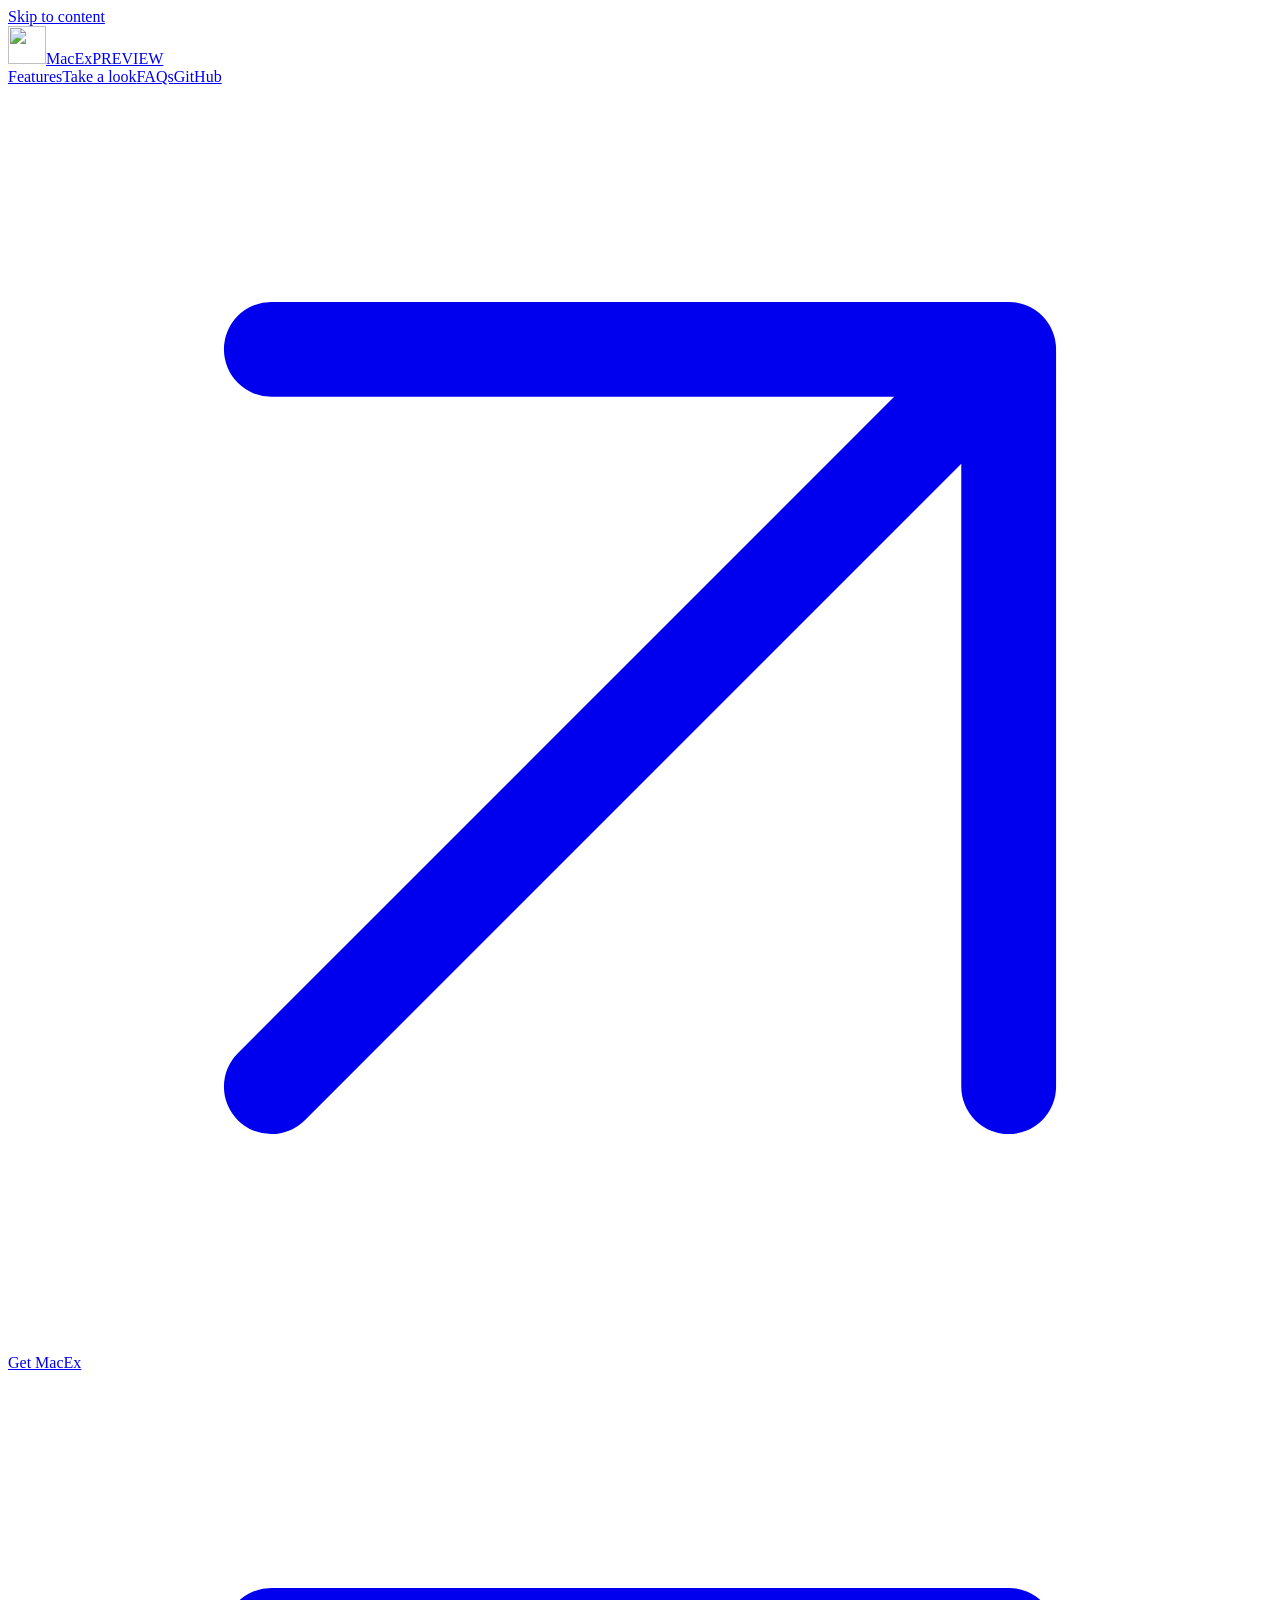
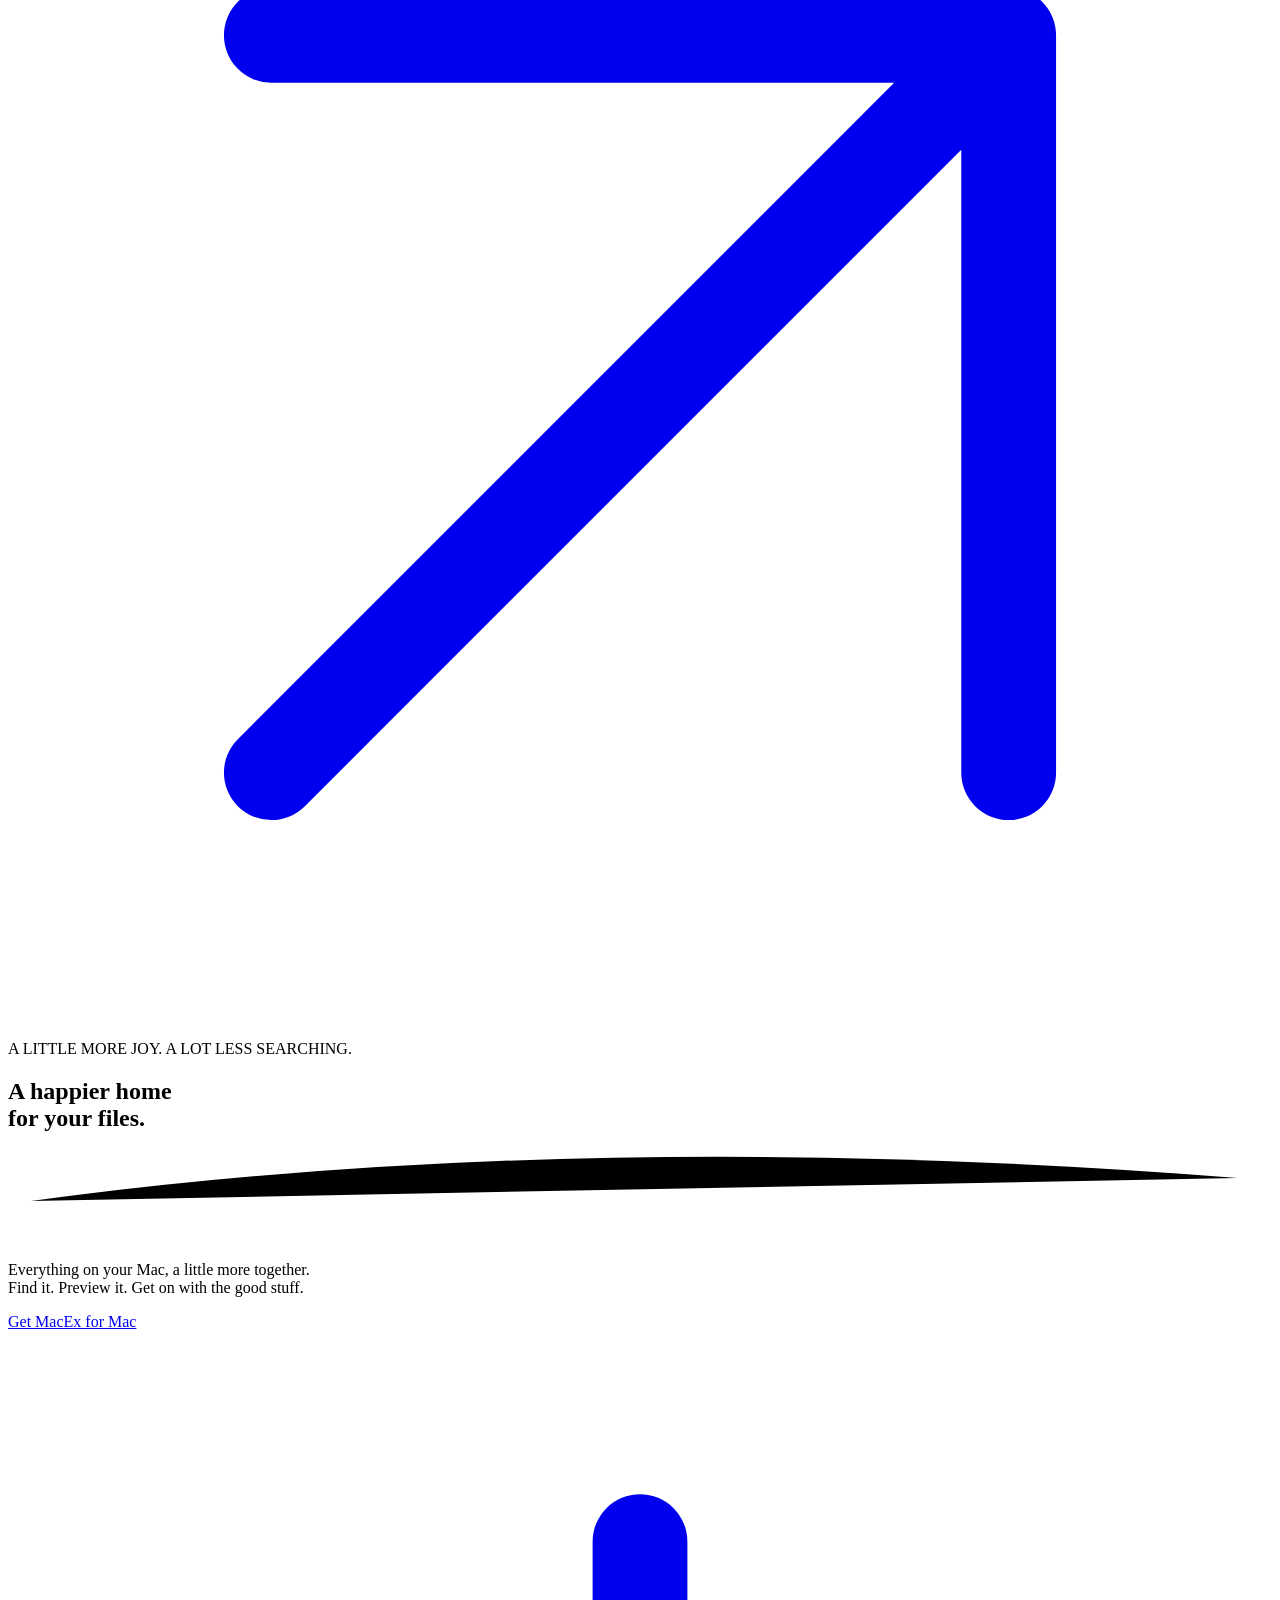
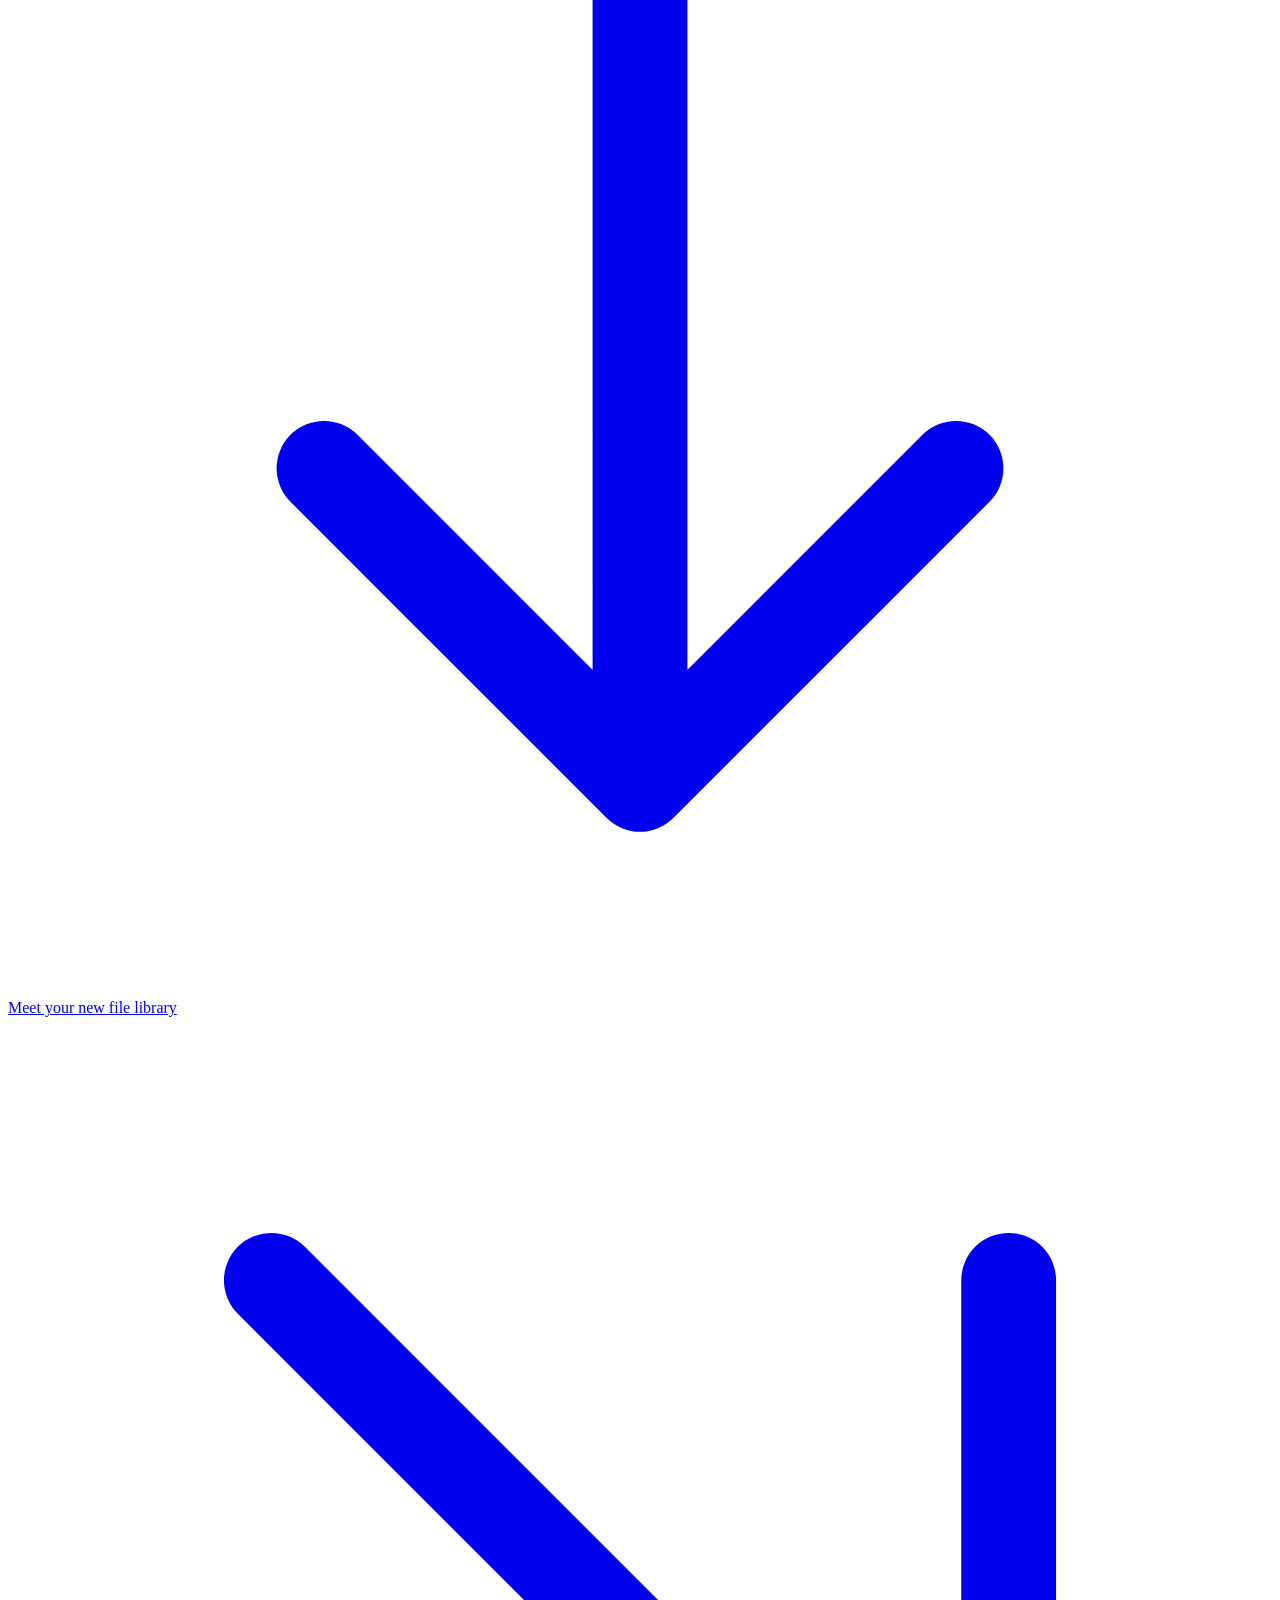
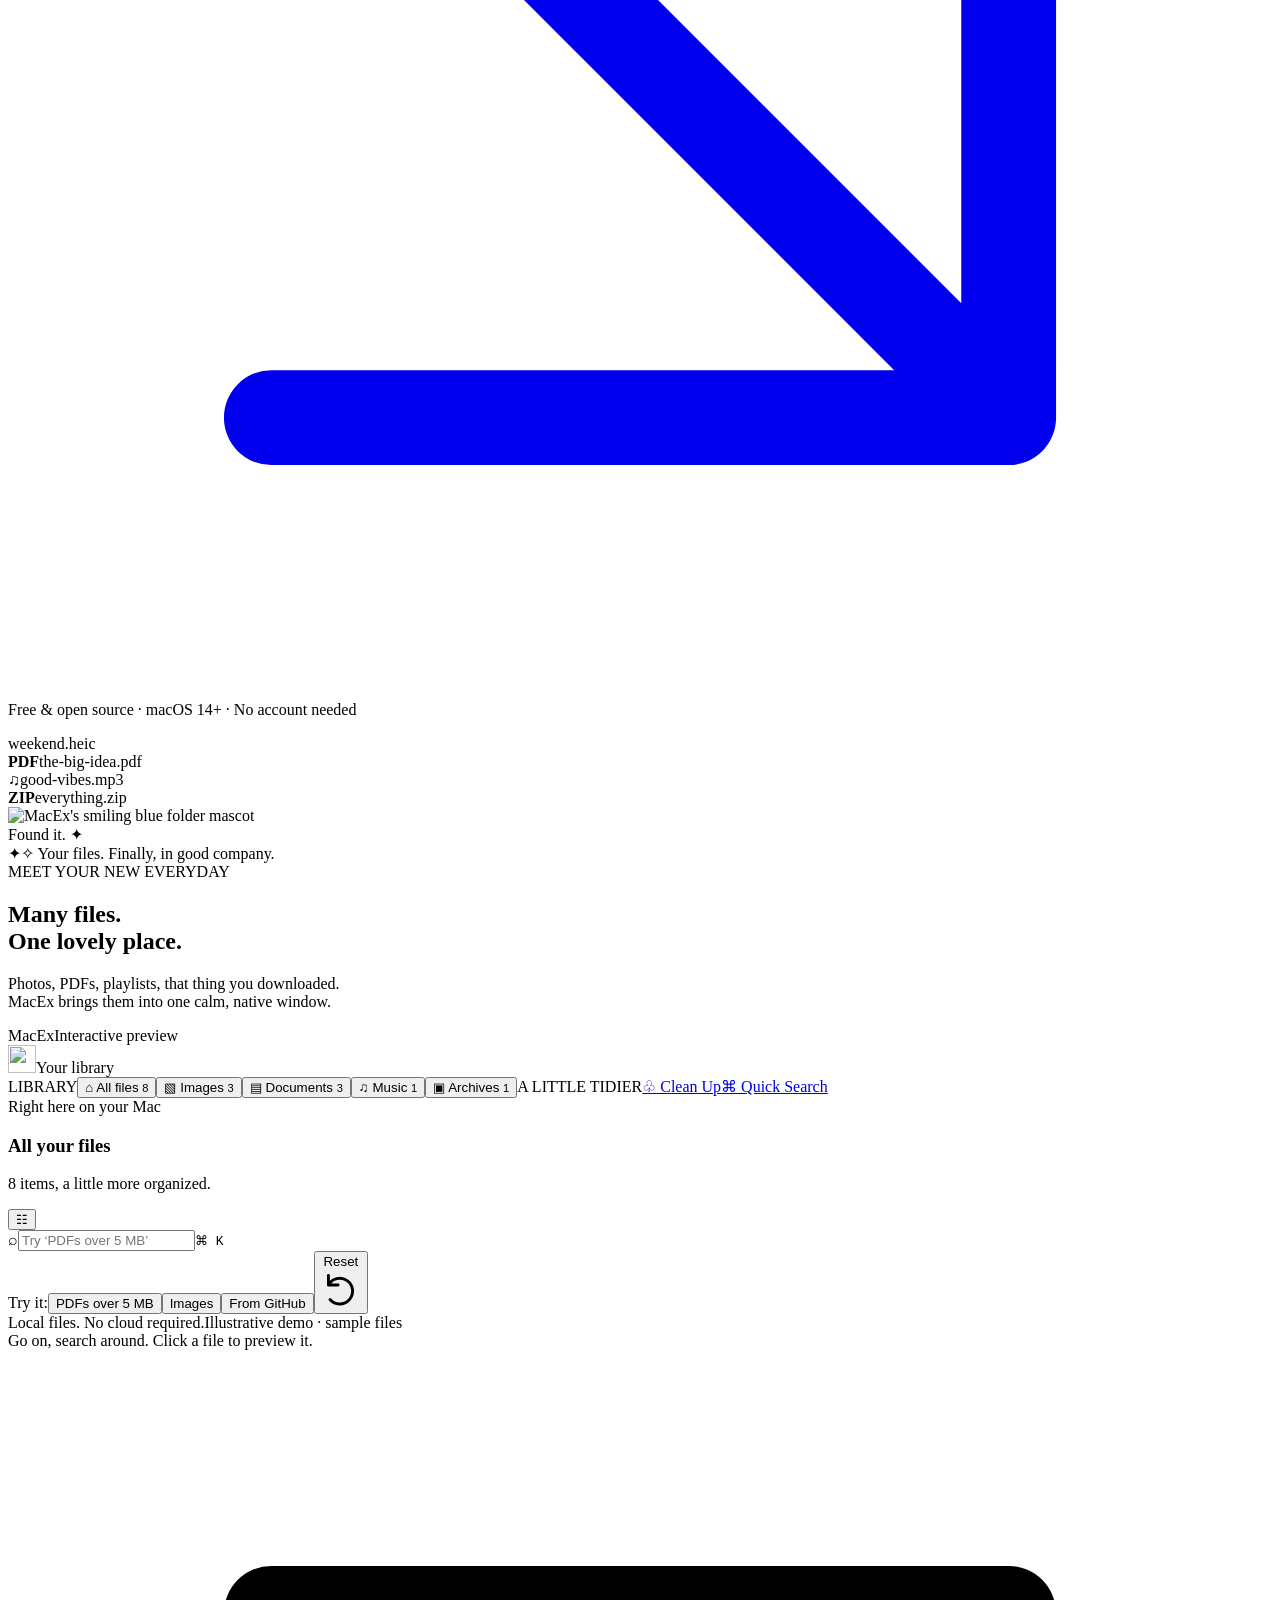
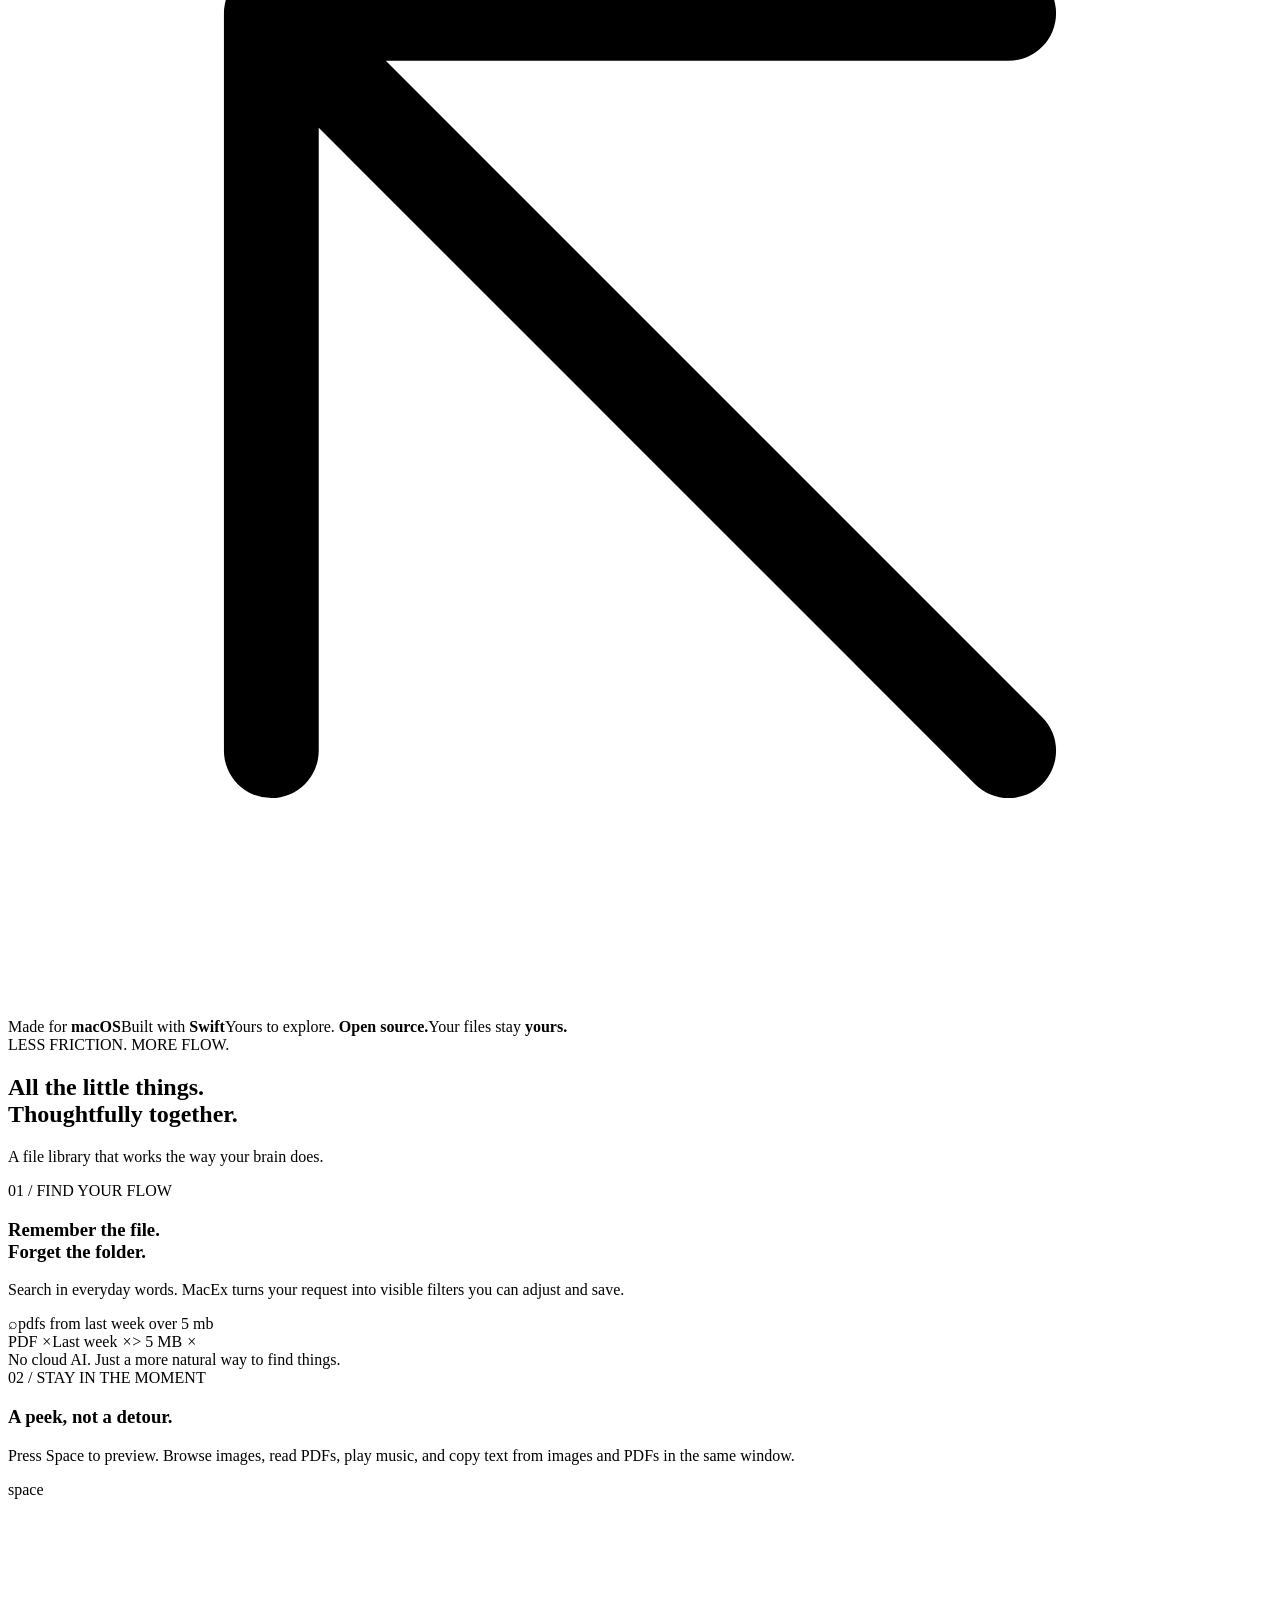
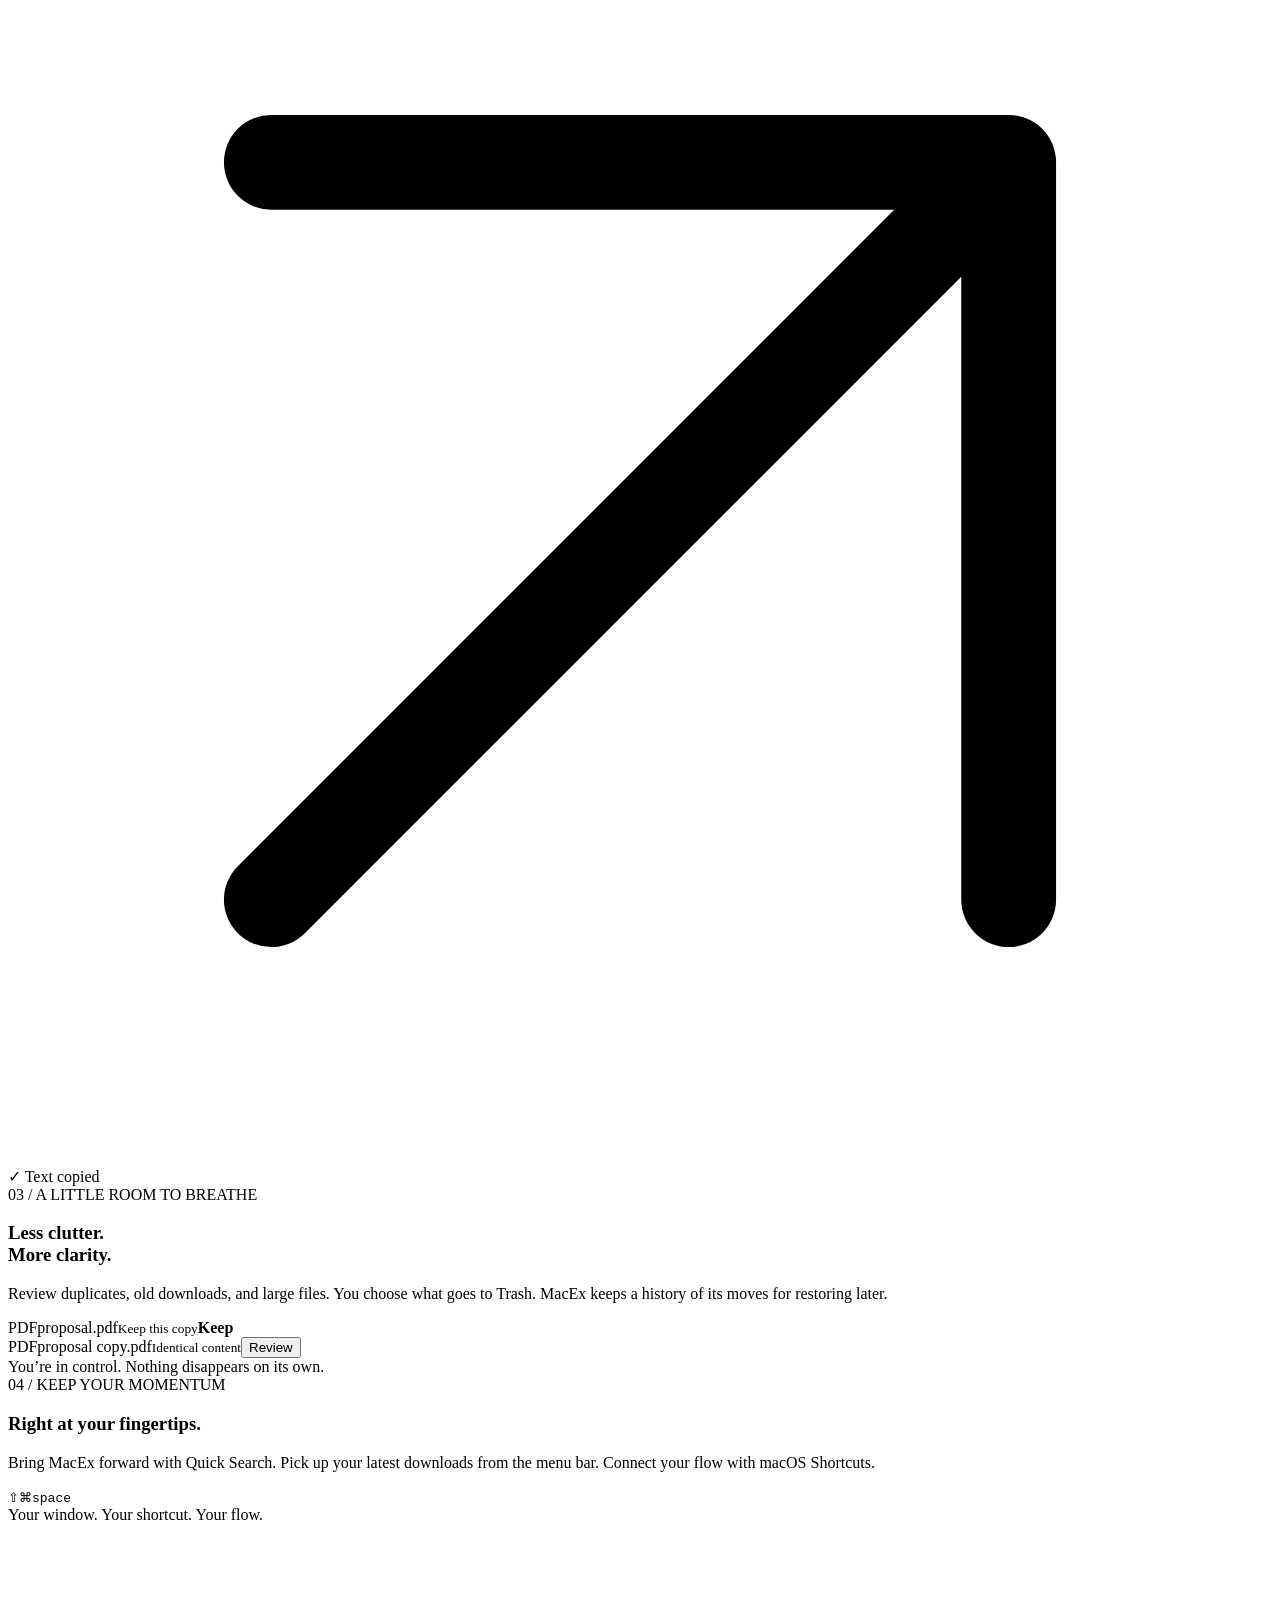
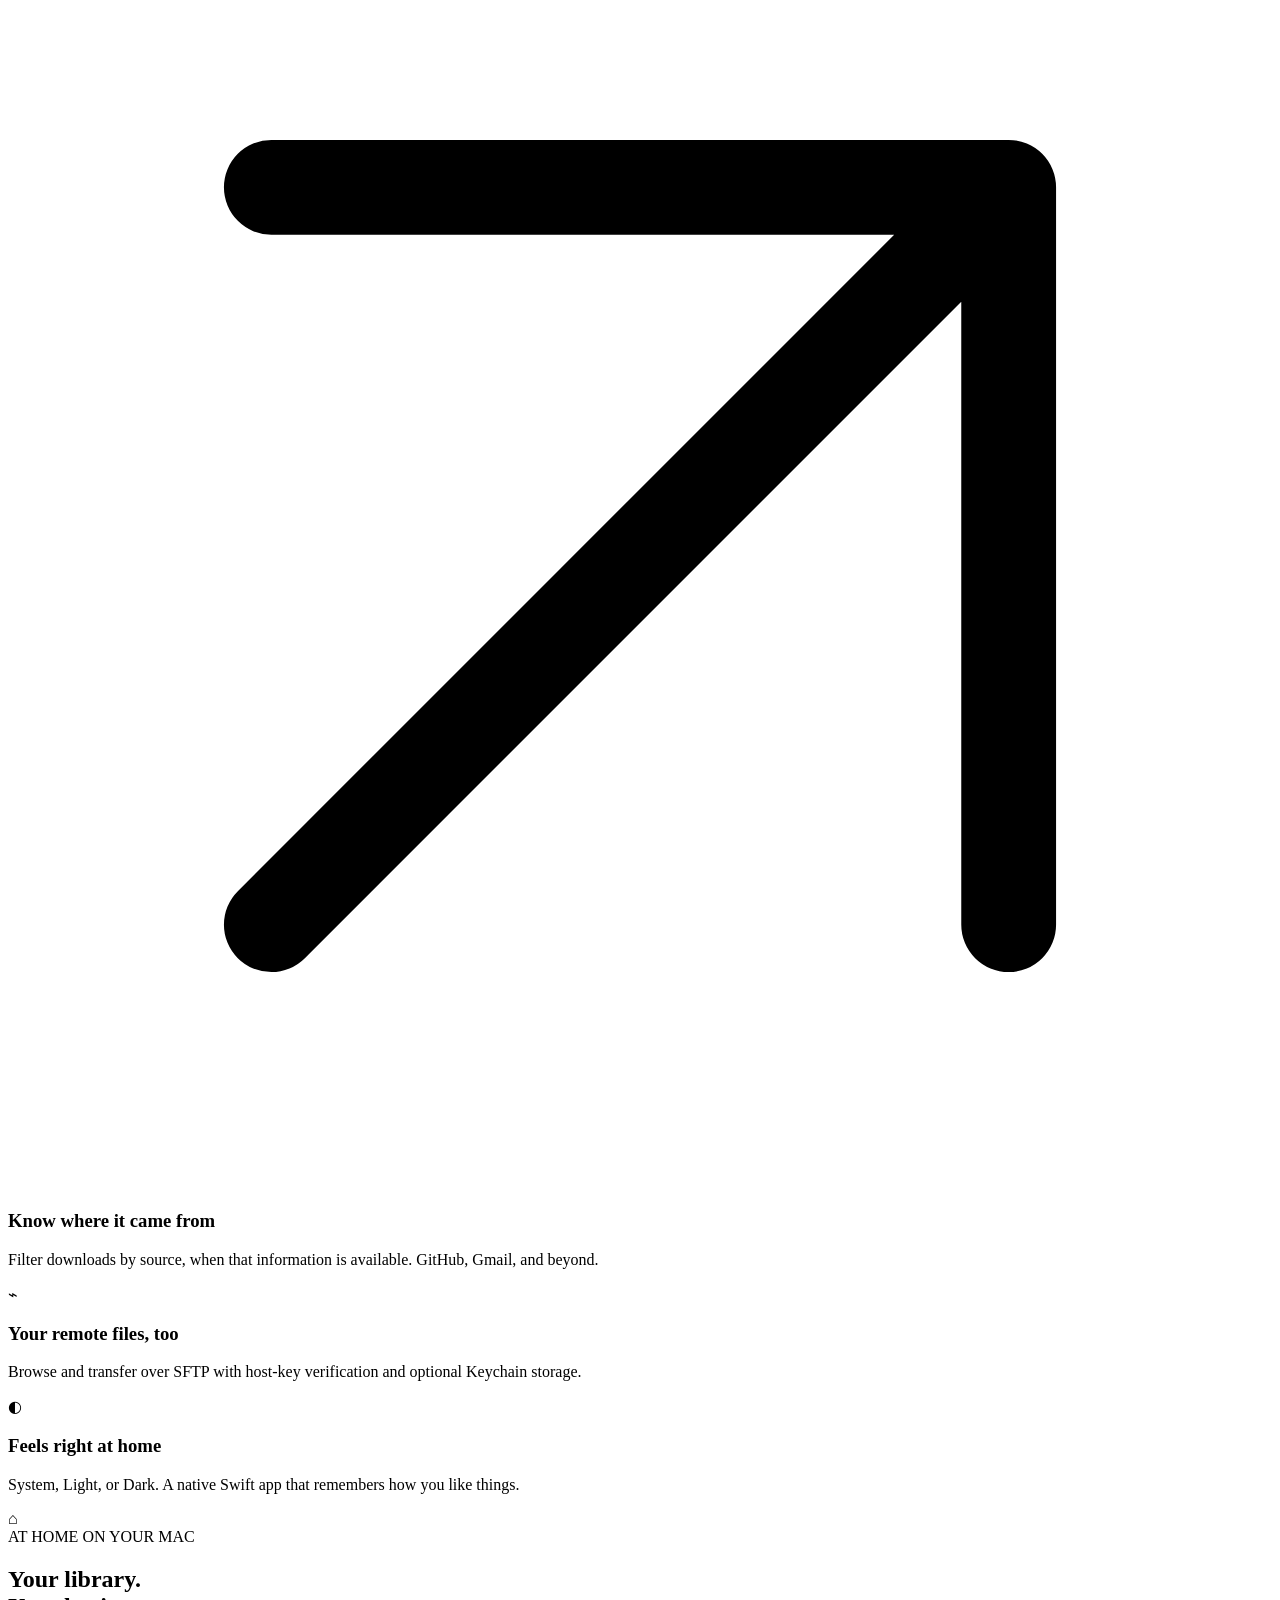
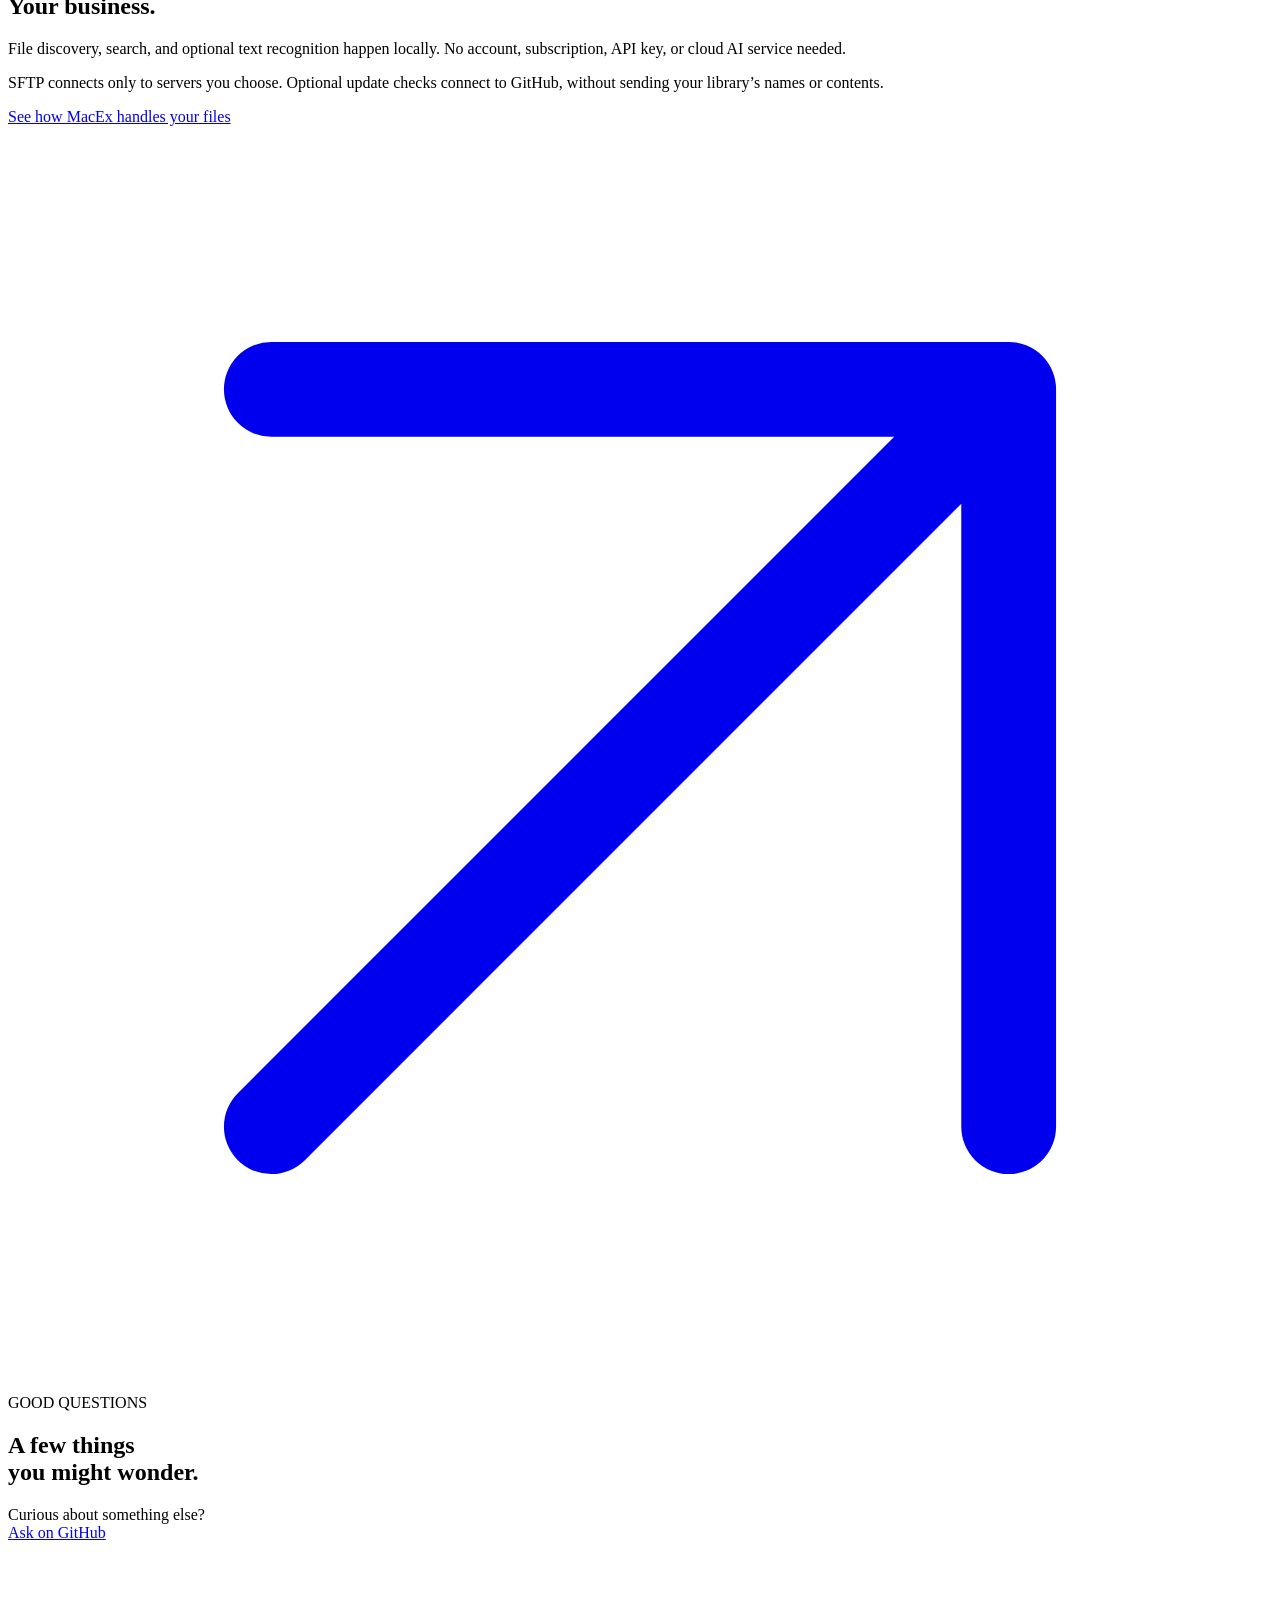
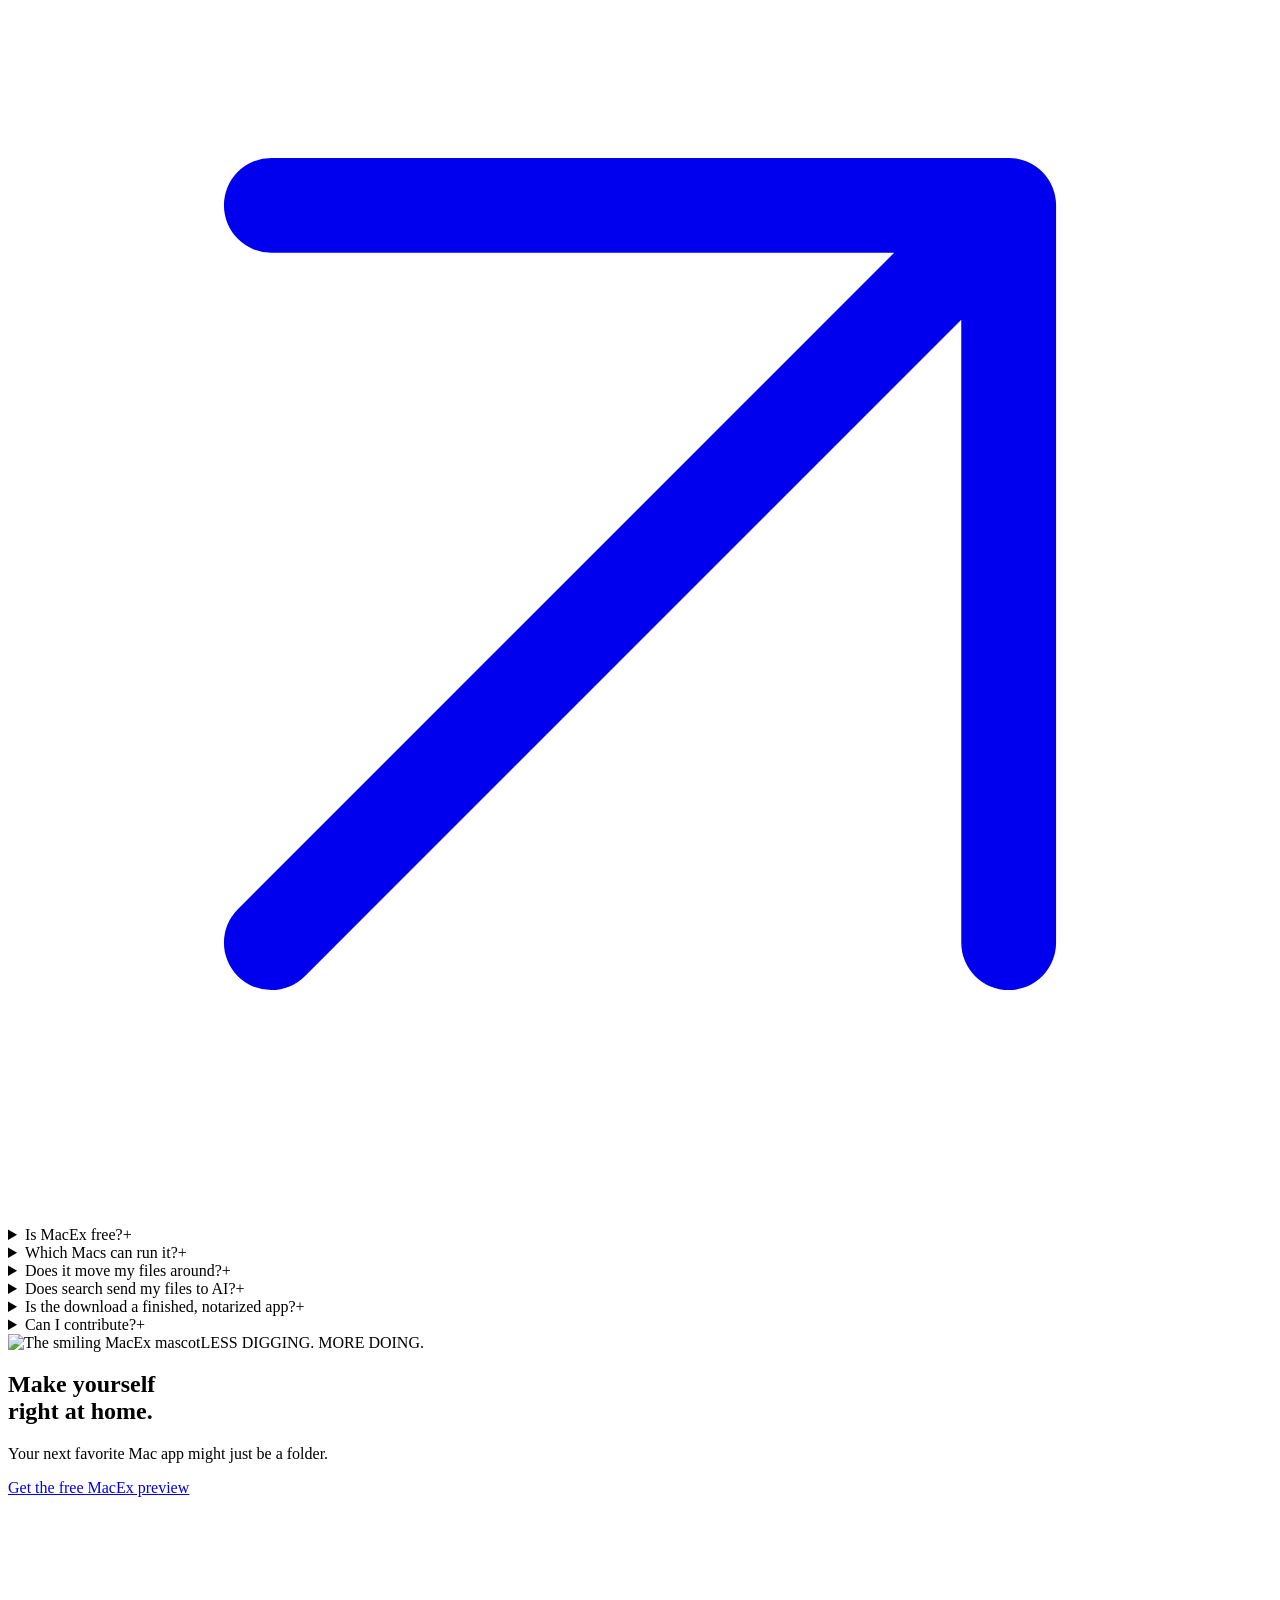
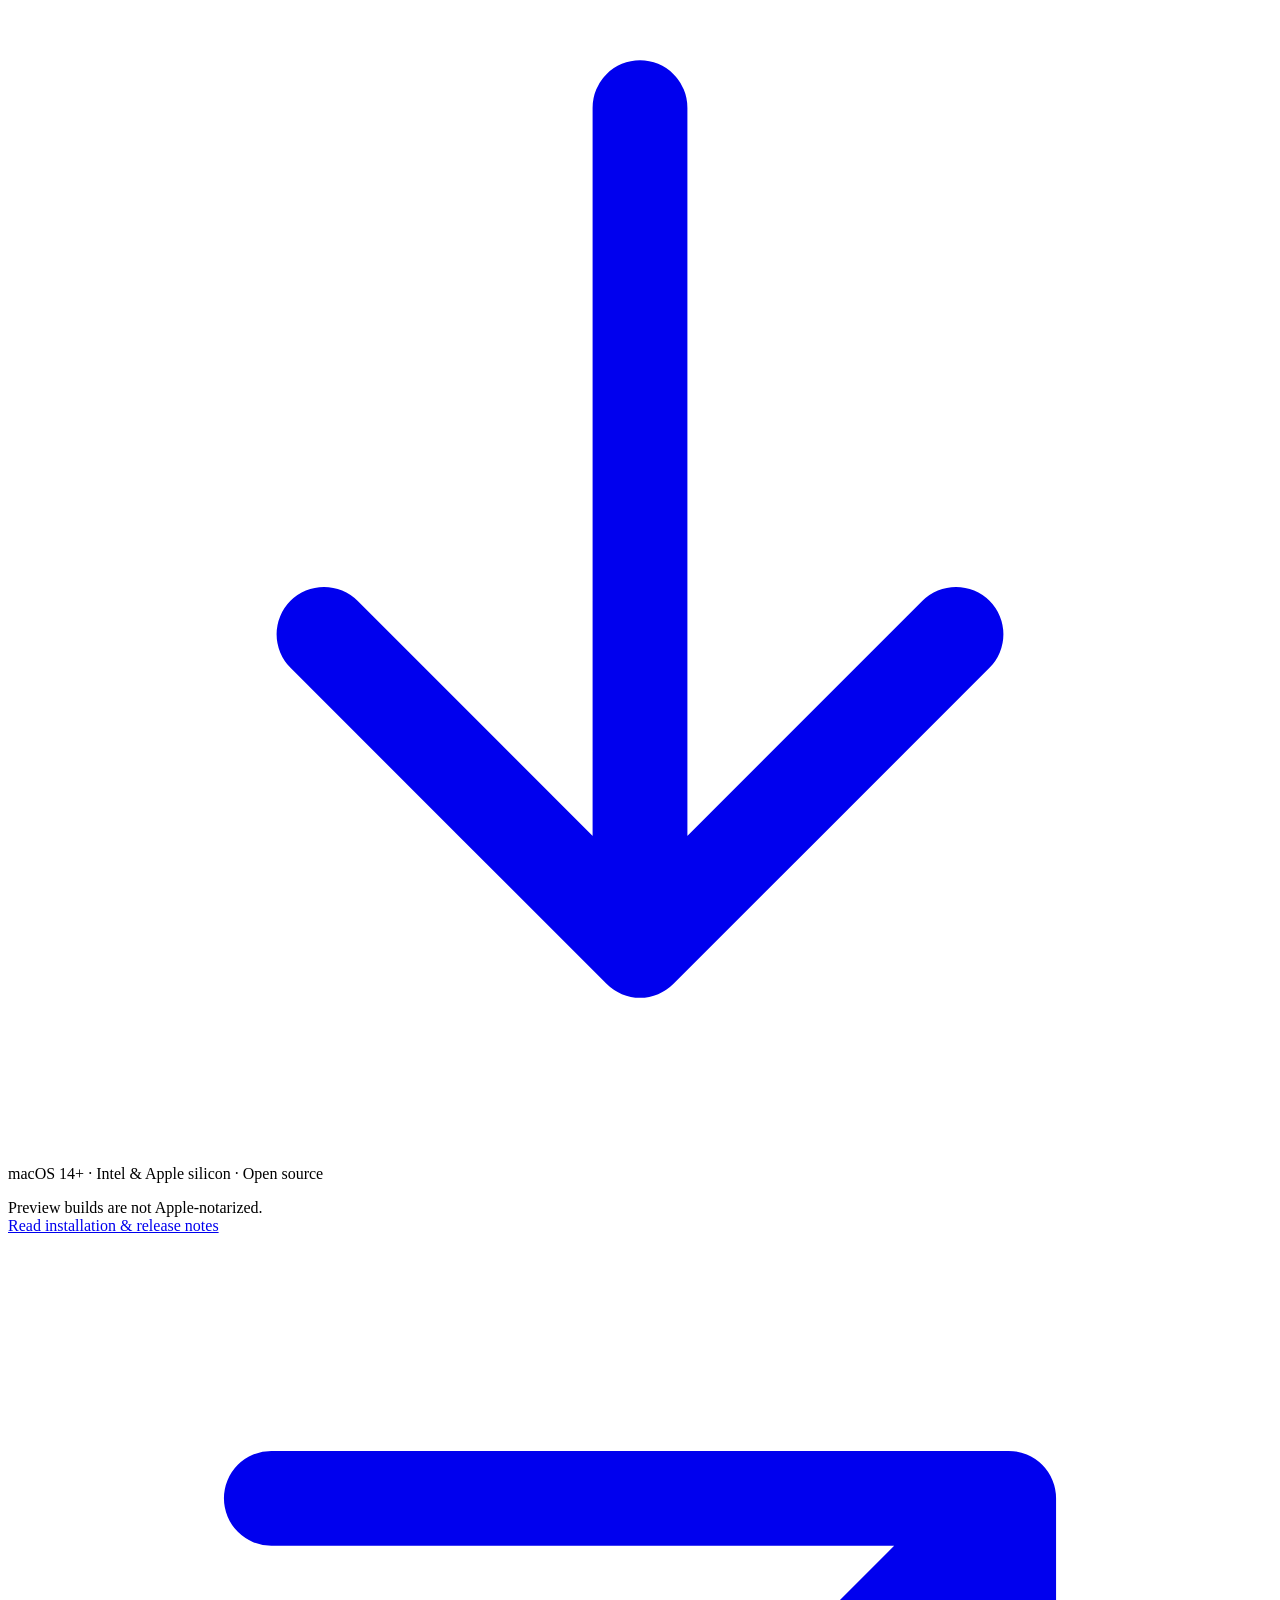
==== macex/index.html @ 8ef77c61 "Publish MacEx website: macex/index.html" ====
<!doctype html>
<html lang="en">
<head>
  <meta charset="UTF-8"><meta name="viewport" content="width=device-width,initial-scale=1">
  <title>MacEx — A happier home for your files.</title>
  <meta name="description" content="Meet MacEx, the free, open-source file library for Mac. Find files naturally, preview in place, and clean up with confidence. Built for macOS 14 and later.">
  <meta name="theme-color" content="#f8fafc">
  <meta property="og:title" content="MacEx — A happier home for your files."><meta property="og:description" content="Less digging. More doing. A native, open-source file library for your Mac."><meta property="og:type" content="website"><meta property="og:image" content="assets/mascot.svg">
  <link rel="icon" href="assets/mascot.svg"><link rel="stylesheet" href="style.css"><script src="app.js" defer></script>
</head>
<body>
<a class="skip" href="#main">Skip to content</a>
<header class="nav-wrap"><nav class="nav container" aria-label="Main navigation">
  <a class="brand" href="#" aria-label="MacEx home"><img src="assets/mascot.svg" alt="" width="38" height="38">MacEx<span class="beta">PREVIEW</span></a>
  <div class="nav-links"><a href="#features">Features</a><a href="#playground">Take a look</a><a href="#faq">FAQs</a><a href="https://github.com/hgpt185/MacEx" target="_blank" rel="noreferrer">GitHub <svg class="inline-icon" viewBox="0 0 24 24" fill="none" stroke="currentColor" stroke-width="1.8" stroke-linecap="round" stroke-linejoin="round" aria-hidden="true"><path d="M5 19 19 5M5 5h14v14"/></svg></a></div>
  <a class="button small" href="#download">Get MacEx <span><svg class="inline-icon" viewBox="0 0 24 24" fill="none" stroke="currentColor" stroke-width="1.8" stroke-linecap="round" stroke-linejoin="round" aria-hidden="true"><path d="M5 19 19 5M5 5h14v14"/></svg></span></a>
</nav></header>
<main id="main">
<section class="hero container">
  <div class="eyebrow"><span class="status-dot"></span> A LITTLE MORE JOY. A LOT LESS SEARCHING.</div>
  <h1>A happier home<br>for your <span class="word-files">files.<svg viewBox="0 0 220 18" aria-hidden="true"><path d="M4 12 Q100 -1 214 8"/></svg></span></h1>
  <p class="hero-copy">Everything on your Mac, a little more together.<br>Find it. Preview it. Get on with the good stuff.</p>
  <div class="hero-actions"><a class="button" href="#download"> Get MacEx for Mac <span><svg class="inline-icon" viewBox="0 0 24 24" fill="none" stroke="currentColor" stroke-width="1.8" stroke-linecap="round" stroke-linejoin="round" aria-hidden="true"><path d="M12 4v16m-6-6 6 6 6-6"/></svg></span></a><a class="text-link" href="#playground">Meet your new file library <span><svg class="inline-icon" viewBox="0 0 24 24" fill="none" stroke="currentColor" stroke-width="1.8" stroke-linecap="round" stroke-linejoin="round" aria-hidden="true"><path d="M5 5l14 14M5 19h14V5"/></svg></span></a></div>
  <p class="fine">Free & open source <span>·</span> macOS 14+ <span>·</span> No account needed</p>
  <div class="hero-scene" aria-label="MacEx mascot surrounded by file illustrations">
    <div class="orbit orbit-one"></div><div class="orbit orbit-two"></div>
    <div class="floating-file photo-float"><div class="landscape"><span></span></div><span>weekend.heic</span></div>
    <div class="floating-file doc-float"><b class="doc-mark">PDF</b><i></i><i></i><i></i><span>the-big-idea.pdf</span></div>
    <div class="floating-file music-float"><b>♫</b><span>good-vibes.mp3</span></div>
    <div class="floating-file zip-float"><b>ZIP</b><span>everything.zip</span></div>
    <div class="mascot-halo"></div><img class="hero-mascot" src="assets/mascot.svg" alt="MacEx's smiling blue folder mascot" width="340" height="340" fetchpriority="high">
    <div class="speech">Found it. <span>✦</span></div><span class="scene-spark s1">✦</span><span class="scene-spark s2">✧</span>
    <span class="scene-caption">Your files. Finally, in good company.</span>
  </div>
</section>
<section class="playground-section" id="playground">
 <div class="container">
  <div class="section-top reveal"><div><span class="eyebrow blue">MEET YOUR NEW EVERYDAY</span><h2>Many files.<br>One lovely place.</h2></div><p>Photos, PDFs, playlists, that thing you downloaded.<br>MacEx brings them into one calm, native window.</p></div>
  <div class="window-wrap reveal">
   <div class="demo-window">
    <div class="window-chrome"><span class="traffic"><i></i><i></i><i></i></span><span>MacEx</span><span class="chrome-caption">Interactive preview</span></div>
    <div class="window-body">
     <aside class="sidebar" aria-label="Demo categories"><div class="side-brand"><img src="assets/mascot.svg" width="28" height="28" alt="">Your library</div><span class="side-label">LIBRARY</span><button data-category="all" class="active" aria-pressed="true"><span>⌂</span> All files <small>8</small></button><button data-category="image" aria-pressed="false"><span>▧</span> Images <small>3</small></button><button data-category="document" aria-pressed="false"><span>▤</span> Documents <small>3</small></button><button data-category="music" aria-pressed="false"><span>♫</span> Music <small>1</small></button><button data-category="archive" aria-pressed="false"><span>▣</span> Archives <small>1</small></button><span class="side-label">A LITTLE TIDIER</span><a href="#cleanup"><span>♧</span> Clean Up</a><a href="#features"><span>⌘</span> Quick Search</a><div class="local-badge"><span class="status-dot"></span> Right here on your Mac</div></aside>
     <div class="library-main"><div class="library-toolbar"><div><h3 id="library-title">All your files</h3><p id="result-count" aria-live="polite">8 items, a little more organized.</p></div><button class="icon-button" id="view-toggle" aria-label="Switch to list view" aria-pressed="false">☷</button></div><label class="search-box"><span aria-hidden="true">⌕</span><input id="demo-search" placeholder="Try ‘PDFs over 5 MB’" aria-label="Search sample files"><kbd>⌘ K</kbd></label><div class="quick-searches"><span>Try it:</span><button data-query="PDFs over 5 MB">PDFs over 5 MB</button><button data-query="images">Images</button><button data-query="github">From GitHub</button><button id="reset-demo">Reset <svg class="inline-icon" viewBox="0 0 24 24" fill="none" stroke="currentColor" stroke-width="1.8" stroke-linecap="round" stroke-linejoin="round" aria-hidden="true"><path d="M4 10a8 8 0 1 1 1 9M4 4v6h6"/></svg></button></div><div id="demo-files" class="files-grid"></div><div class="demo-status"><span><i></i> Local files. No cloud required.</span><span>Illustrative demo · sample files</span></div></div>
    </div>
   </div>
   <span class="demo-note">Go on, search around. Click a file to preview it. <span><svg class="inline-icon" viewBox="0 0 24 24" fill="none" stroke="currentColor" stroke-width="1.8" stroke-linecap="round" stroke-linejoin="round" aria-hidden="true"><path d="M19 19 5 5M5 19V5h14"/></svg></span></span>
  </div>
 </div>
</section>
<div class="principles container reveal"><span>Made for <b>macOS</b></span><span>Built with <b>Swift</b></span><span>Yours to explore. <b>Open source.</b></span><span>Your files stay <b>yours.</b></span></div>
<section class="features container" id="features">
 <div class="section-heading reveal"><span class="eyebrow blue">LESS FRICTION. MORE FLOW.</span><h2>All the little things.<br><span class="muted">Thoughtfully together.</span></h2><p>A file library that works the way your brain does.</p></div>
 <div class="feature-grid">
  <article class="feature-card search-card reveal"><div class="card-copy"><span class="feature-num">01 / FIND YOUR FLOW</span><h3>Remember the file.<br>Forget the folder.</h3><p>Search in everyday words. MacEx turns your request into visible filters you can adjust and save.</p></div><div class="query-visual"><span class="query-cursor">⌕</span><span id="animated-query">pdfs from last week over 5 mb</span><span class="caret"></span></div><div class="filter-chips"><span>PDF <i>×</i></span><span>Last week <i>×</i></span><span>&gt; 5 MB <i>×</i></span></div><span class="card-foot">No cloud AI. Just a more natural way to find things.</span></article>
  <article class="feature-card preview-card reveal"><div class="card-copy"><span class="feature-num">02 / STAY IN THE MOMENT</span><h3>A peek, not a detour.</h3><p>Press Space to preview. Browse images, read PDFs, play music, and copy text from images and PDFs in the same window.</p></div><div class="preview-art"><div class="mini-photo landscape"><span></span></div><div class="space-key">space <span><svg class="inline-icon" viewBox="0 0 24 24" fill="none" stroke="currentColor" stroke-width="1.8" stroke-linecap="round" stroke-linejoin="round" aria-hidden="true"><path d="M5 19 19 5M5 5h14v14"/></svg></span></div><span class="text-extracted">✓ Text copied</span></div></article>
  <article class="feature-card cleanup-card reveal" id="cleanup"><div class="card-copy"><span class="feature-num">03 / A LITTLE ROOM TO BREATHE</span><h3>Less clutter.<br>More clarity.</h3><p>Review duplicates, old downloads, and large files. You choose what goes to Trash. MacEx keeps a history of its moves for restoring later.</p></div><div class="cleanup-visual"><div><span class="file-tile">PDF</span><span>proposal.pdf<small>Keep this copy</small></span><b class="keep">Keep</b></div><div id="duplicate-row"><span class="file-tile faded">PDF</span><span>proposal copy.pdf<small>Identical content</small></span><button id="cleanup-demo">Review</button></div><div class="cleanup-feedback" id="cleanup-feedback" aria-live="polite">You’re in control. Nothing disappears on its own.</div></div></article>
  <article class="feature-card shortcuts-card reveal"><div class="card-copy"><span class="feature-num">04 / KEEP YOUR MOMENTUM</span><h3>Right at your fingertips.</h3><p>Bring MacEx forward with Quick Search. Pick up your latest downloads from the menu bar. Connect your flow with macOS Shortcuts.</p></div><div class="keyboard-art"><kbd>⇧</kbd><kbd>⌘</kbd><kbd>space</kbd></div><span class="card-foot">Your window. Your shortcut. Your flow.</span></article>
 </div>
 <div class="extra-features reveal"><article><span><svg class="inline-icon" viewBox="0 0 24 24" fill="none" stroke="currentColor" stroke-width="1.8" stroke-linecap="round" stroke-linejoin="round" aria-hidden="true"><path d="M5 19 19 5M5 5h14v14"/></svg></span><h3>Know where it came from</h3><p>Filter downloads by source, when that information is available. GitHub, Gmail, and beyond.</p></article><article><span>⌁</span><h3>Your remote files, too</h3><p>Browse and transfer over SFTP with host-key verification and optional Keychain storage.</p></article><article><span>◐</span><h3>Feels right at home</h3><p>System, Light, or Dark. A native Swift app that remembers how you like things.</p></article></div>
</section>
<section class="privacy-section"><div class="container privacy-content reveal"><div class="privacy-orb"><span>⌂</span><div class="orbit"></div></div><div><span class="eyebrow blue">AT HOME ON YOUR MAC</span><h2>Your library.<br>Your business.</h2><p>File discovery, search, and optional text recognition happen locally. No account, subscription, API key, or cloud AI service needed.</p><p class="privacy-note">SFTP connects only to servers you choose. Optional update checks connect to GitHub, without sending your library’s names or contents.</p><a class="text-link" href="https://github.com/hgpt185/MacEx#ocr-local-files-and-resource-bounds" target="_blank" rel="noreferrer">See how MacEx handles your files <span><svg class="inline-icon" viewBox="0 0 24 24" fill="none" stroke="currentColor" stroke-width="1.8" stroke-linecap="round" stroke-linejoin="round" aria-hidden="true"><path d="M5 19 19 5M5 5h14v14"/></svg></span></a></div></div></section>
<section class="faq container" id="faq"><div class="reveal"><span class="eyebrow blue">GOOD QUESTIONS</span><h2>A few things<br>you might wonder.</h2><p>Curious about something else?<br><a href="https://github.com/hgpt185/MacEx/issues" target="_blank" rel="noreferrer">Ask on GitHub <svg class="inline-icon" viewBox="0 0 24 24" fill="none" stroke="currentColor" stroke-width="1.8" stroke-linecap="round" stroke-linejoin="round" aria-hidden="true"><path d="M5 19 19 5M5 5h14v14"/></svg></a></p></div><div class="faq-list reveal">
 <details><summary>Is MacEx free?<span>+</span></summary><p>Yes. MacEx is an open-source app with MIT-licensed code. There is no account, subscription, or API key required.</p></details>
 <details><summary>Which Macs can run it?<span>+</span></summary><p>MacEx requires macOS 14 Sonoma or later. The project supports Intel and Apple silicon build targets. Check the latest release notes for the current preview and testing status.</p></details>
 <details><summary>Does it move my files around?<span>+</span></summary><p>Browsing your library does not reorganize the originals. Cleanup moves only your explicit selections to Trash. Optional organization rules are off by default and require a separate opt-in.</p></details>
 <details><summary>Does search send my files to AI?<span>+</span></summary><p>No. Search is local and turns supported phrases into editable filters. Text recognition is a separate opt-in using on-device frameworks; it is not enabled just by opening the app.</p></details>
 <details><summary>Is the download a finished, notarized app?<span>+</span></summary><p>MacEx is currently a GitHub preview. Builds are ad-hoc signed and not Apple-notarized, so macOS may show a security warning. Read the release and installation notes before downloading. Broader runtime checks remain preview gates.</p></details>
 <details><summary>Can I contribute?<span>+</span></summary><p>Absolutely. Explore the source, report an issue, or contribute on <a href="https://github.com/hgpt185/MacEx" target="_blank" rel="noreferrer">GitHub</a>. MacEx is built with Swift and native macOS frameworks.</p></details>
 </div></section>
<section class="download-section container reveal" id="download"><div class="download-panel"><img src="assets/mascot.svg" alt="The smiling MacEx mascot" width="150" height="150" loading="lazy"><span class="eyebrow blue">LESS DIGGING. MORE DOING.</span><h2>Make yourself<br>right at home.</h2><p>Your next favorite Mac app might just be a folder.</p><a class="button" href="https://github.com/hgpt185/MacEx/releases" target="_blank" rel="noreferrer">Get the free MacEx preview <span><svg class="inline-icon" viewBox="0 0 24 24" fill="none" stroke="currentColor" stroke-width="1.8" stroke-linecap="round" stroke-linejoin="round" aria-hidden="true"><path d="M12 4v16m-6-6 6 6 6-6"/></svg></span></a><span class="fine">macOS 14+ · Intel & Apple silicon · Open source</span><p class="release-note">Preview builds are not Apple-notarized.<br><a href="https://github.com/hgpt185/MacEx/blob/main/docs/RELEASE.md" target="_blank" rel="noreferrer">Read installation & release notes <svg class="inline-icon" viewBox="0 0 24 24" fill="none" stroke="currentColor" stroke-width="1.8" stroke-linecap="round" stroke-linejoin="round" aria-hidden="true"><path d="M5 19 19 5M5 5h14v14"/></svg></a></p></div></section>
</main>
<footer class="container"><a class="brand" href="#"><img src="assets/mascot.svg" alt="" width="32" height="32">MacEx</a><span>A little more organized. A little more you.</span><div><a href="https://github.com/hgpt185/MacEx" target="_blank" rel="noreferrer">Source <svg class="inline-icon" viewBox="0 0 24 24" fill="none" stroke="currentColor" stroke-width="1.8" stroke-linecap="round" stroke-linejoin="round" aria-hidden="true"><path d="M5 19 19 5M5 5h14v14"/></svg></a><a href="https://github.com/hgpt185/MacEx/issues" target="_blank" rel="noreferrer">Feedback <svg class="inline-icon" viewBox="0 0 24 24" fill="none" stroke="currentColor" stroke-width="1.8" stroke-linecap="round" stroke-linejoin="round" aria-hidden="true"><path d="M5 19 19 5M5 5h14v14"/></svg></a><button id="motion-toggle" aria-pressed="false">Pause motion</button></div></footer>
<dialog id="preview-dialog" aria-labelledby="preview-title"><div class="dialog-top"><span>MacEx · Sample preview</span><button id="close-preview" aria-label="Close preview">×</button></div><div id="preview-content"></div><h2 id="preview-title"></h2><p id="preview-meta"></p><p class="fine">Illustrative website demo. Your real files are never accessed.</p></dialog>
</body></html>
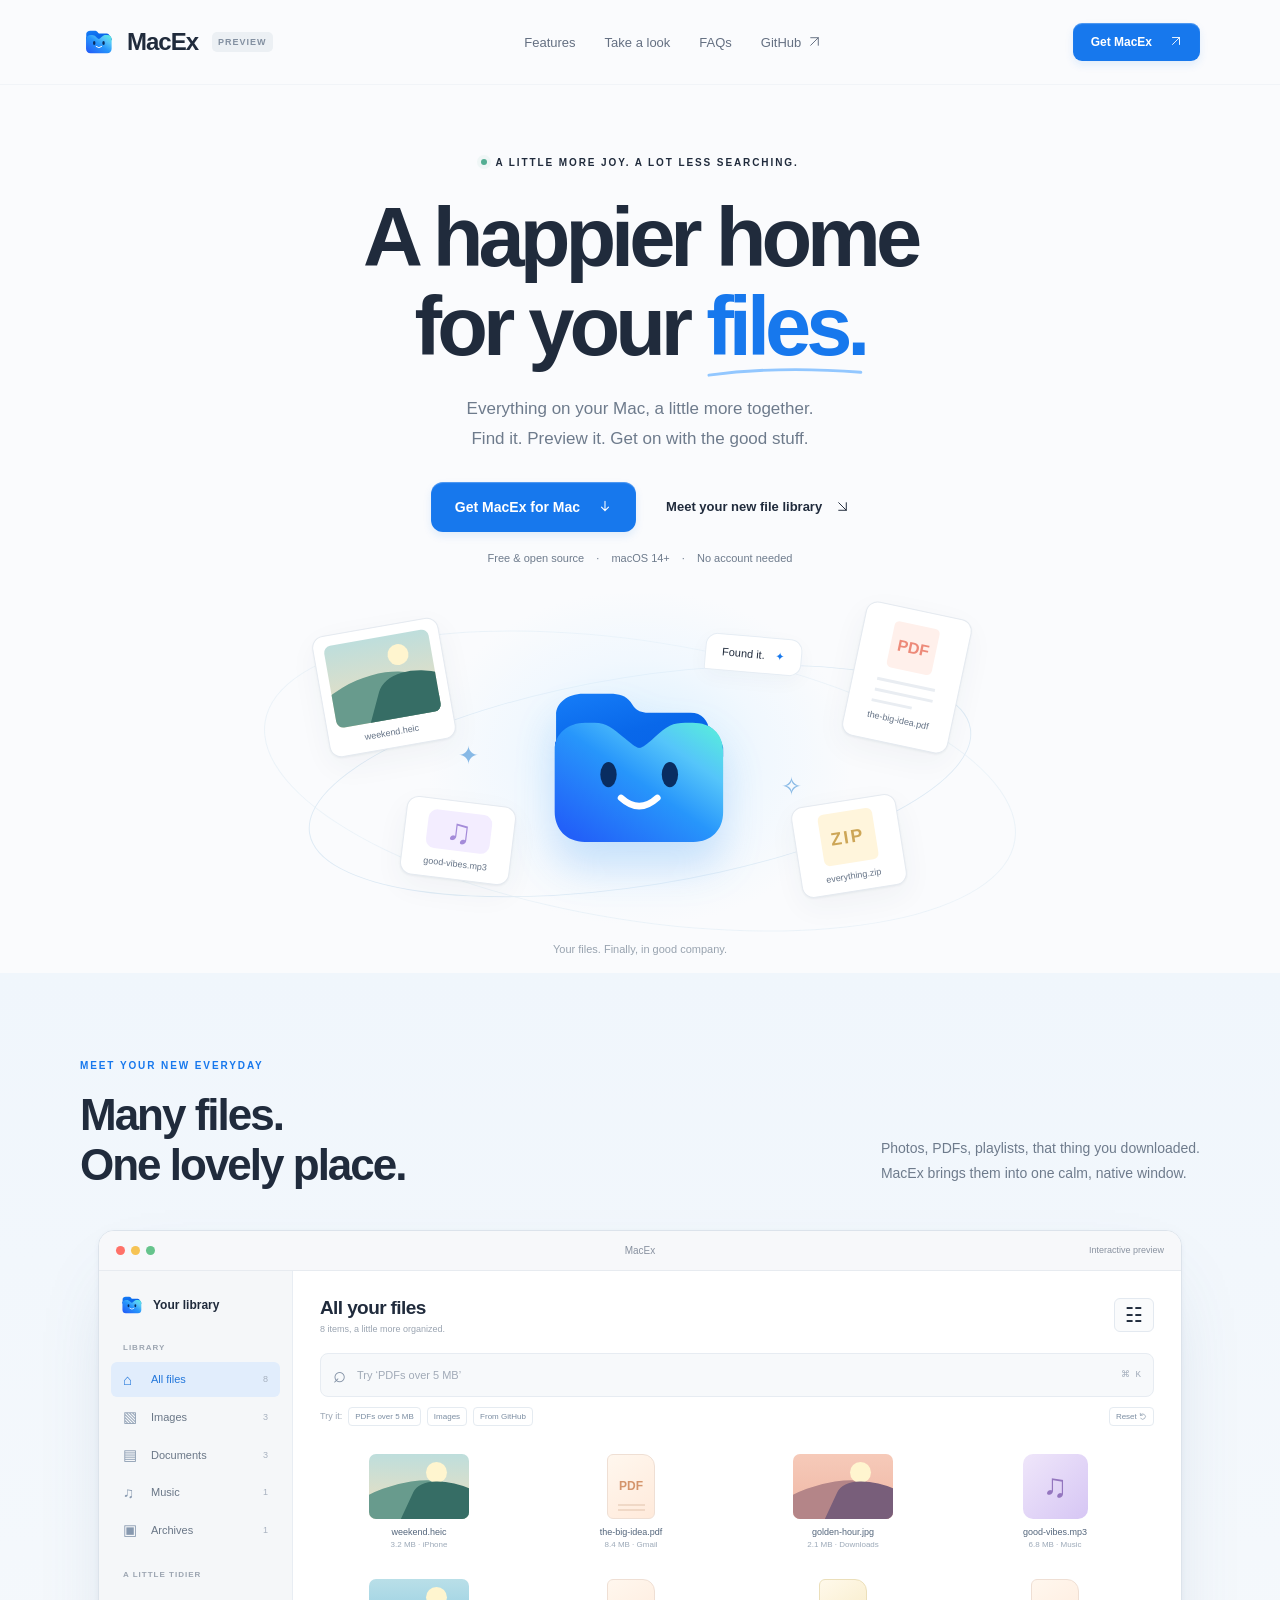
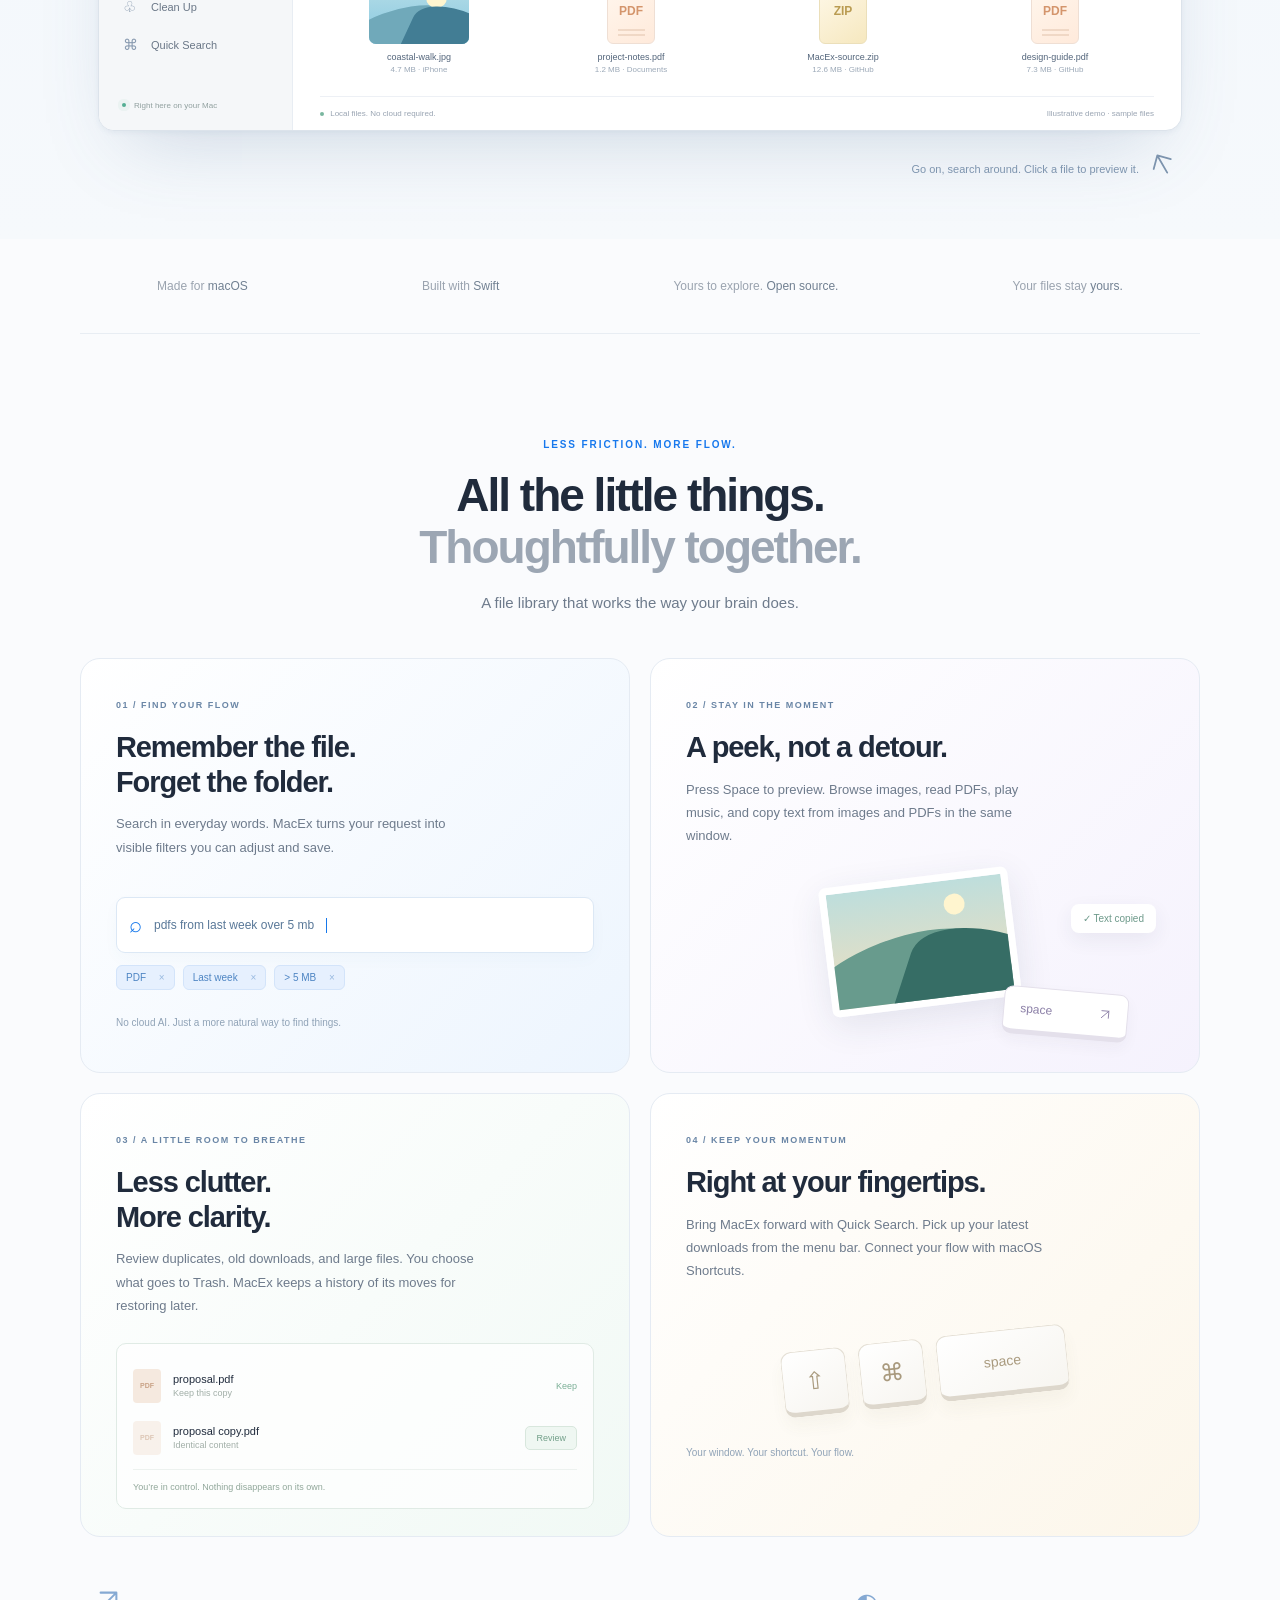
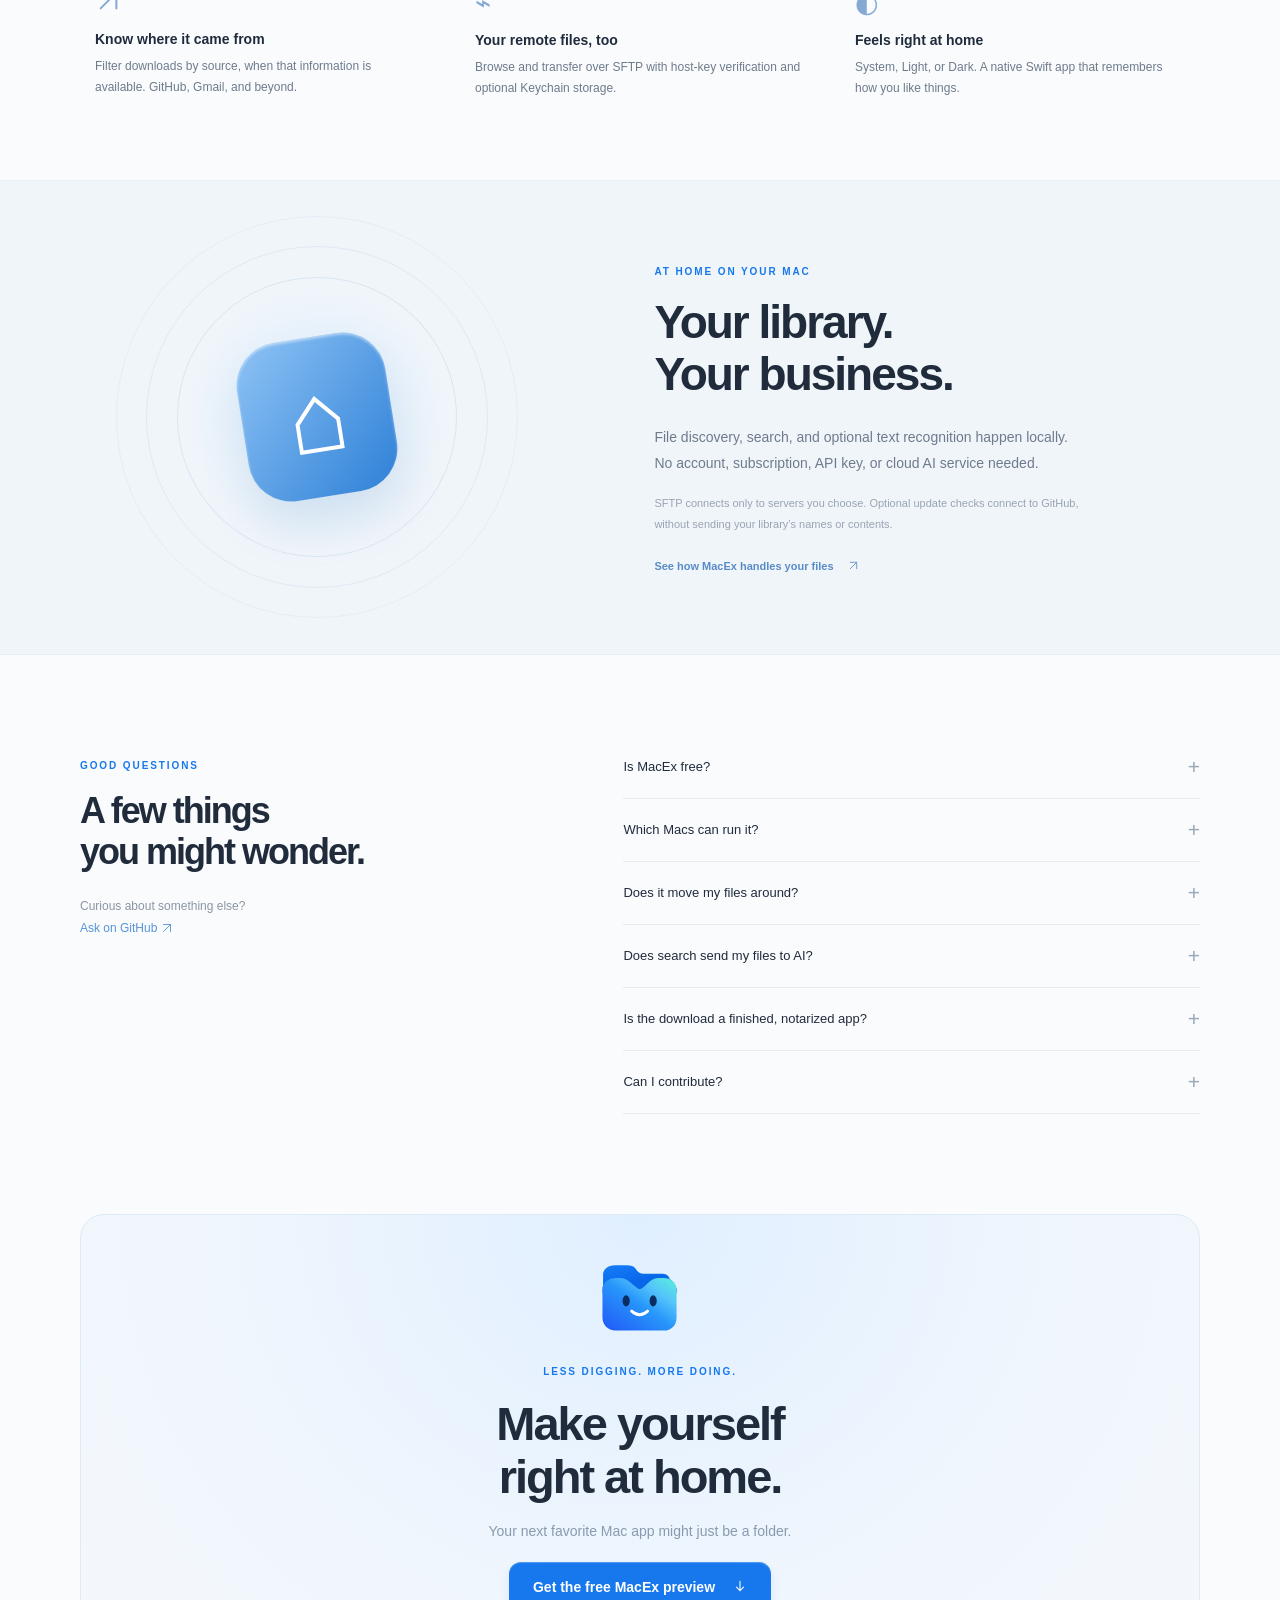
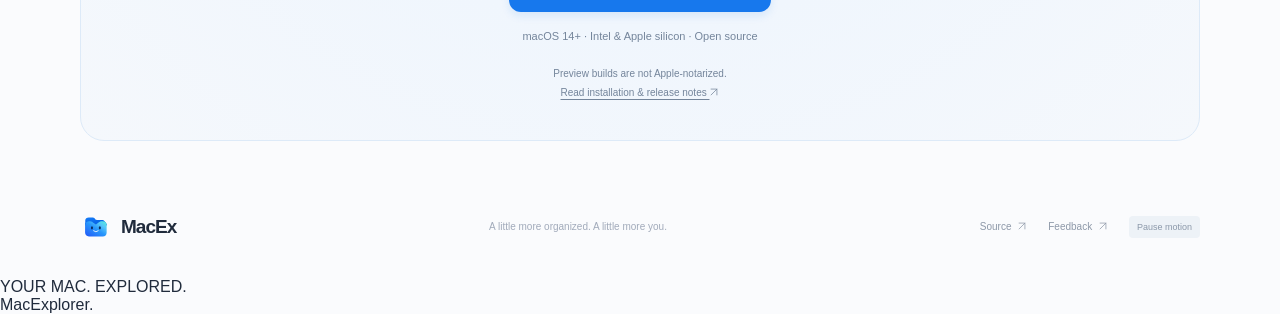
==== commit e36cc63a: "Add MacExplorer signature wordmark at bottom of website" ====
--- a/macex/index.html
+++ b/macex/index.html
@@ -71,5 +71,9 @@
 <section class="download-section container reveal" id="download"><div class="download-panel"><img src="assets/mascot.svg" alt="The smiling MacEx mascot" width="150" height="150" loading="lazy"><span class="eyebrow blue">LESS DIGGING. MORE DOING.</span><h2>Make yourself<br>right at home.</h2><p>Your next favorite Mac app might just be a folder.</p><a class="button" href="https://github.com/hgpt185/MacEx/releases" target="_blank" rel="noreferrer">Get the free MacEx preview <span><svg class="inline-icon" viewBox="0 0 24 24" fill="none" stroke="currentColor" stroke-width="1.8" stroke-linecap="round" stroke-linejoin="round" aria-hidden="true"><path d="M12 4v16m-6-6 6 6 6-6"/></svg></span></a><span class="fine">macOS 14+ · Intel & Apple silicon · Open source</span><p class="release-note">Preview builds are not Apple-notarized.<br><a href="https://github.com/hgpt185/MacEx/blob/main/docs/RELEASE.md" target="_blank" rel="noreferrer">Read installation & release notes <svg class="inline-icon" viewBox="0 0 24 24" fill="none" stroke="currentColor" stroke-width="1.8" stroke-linecap="round" stroke-linejoin="round" aria-hidden="true"><path d="M5 19 19 5M5 5h14v14"/></svg></a></p></div></section>
 </main>
 <footer class="container"><a class="brand" href="#"><img src="assets/mascot.svg" alt="" width="32" height="32">MacEx</a><span>A little more organized. A little more you.</span><div><a href="https://github.com/hgpt185/MacEx" target="_blank" rel="noreferrer">Source <svg class="inline-icon" viewBox="0 0 24 24" fill="none" stroke="currentColor" stroke-width="1.8" stroke-linecap="round" stroke-linejoin="round" aria-hidden="true"><path d="M5 19 19 5M5 5h14v14"/></svg></a><a href="https://github.com/hgpt185/MacEx/issues" target="_blank" rel="noreferrer">Feedback <svg class="inline-icon" viewBox="0 0 24 24" fill="none" stroke="currentColor" stroke-width="1.8" stroke-linecap="round" stroke-linejoin="round" aria-hidden="true"><path d="M5 19 19 5M5 5h14v14"/></svg></a><button id="motion-toggle" aria-pressed="false">Pause motion</button></div></footer>
+<div class="macexplorer-finale" aria-label="MacExplorer">
+  <span class="macexplorer-finale__eyebrow">YOUR MAC. EXPLORED.</span>
+  <div class="macexplorer-finale__wordmark" aria-hidden="true"><span class="macexplorer-finale__macex">MacEx</span><span class="macexplorer-finale__plorer">plorer</span><span class="macexplorer-finale__period">.</span></div>
+</div>
 <dialog id="preview-dialog" aria-labelledby="preview-title"><div class="dialog-top"><span>MacEx · Sample preview</span><button id="close-preview" aria-label="Close preview">×</button></div><div id="preview-content"></div><h2 id="preview-title"></h2><p id="preview-meta"></p><p class="fine">Illustrative website demo. Your real files are never accessed.</p></dialog>
 </body></html>
--- a/macex/style.css
+++ b/macex/style.css
@@ -0,0 +1,6 @@
+:root{--ink:#202b3c;--muted:#75808f;--blue:#1778ed;--line:#e8edf3;--bg:#fafbfd;--ease:cubic-bezier(.2,.75,.2,1)}*{box-sizing:border-box}html{scroll-behavior:smooth;scroll-padding-top:100px}body{margin:0;background:var(--bg);color:var(--ink);font-family:'DM Sans',-apple-system,BlinkMacSystemFont,sans-serif;font-size:16px;-webkit-font-smoothing:antialiased}button,input{font:inherit}a{color:inherit;text-decoration:none}button,a{-webkit-tap-highlight-color:transparent}button{cursor:pointer}button:focus-visible,a:focus-visible,input:focus-visible,summary:focus-visible{outline:3px solid #1778ed;outline-offset:5px}button{color:inherit}img{display:block;max-width:100%}.container{width:min(1120px,calc(100% - 64px));margin-inline:auto}.skip{position:fixed;top:-100px;padding:12px;background:white;z-index:100}.skip:focus{top:0}.nav-wrap{position:sticky;top:0;z-index:30;background:#fafbfde8;backdrop-filter:blur(18px);border-bottom:1px solid #e8edf380}.nav{height:84px;display:flex;align-items:center;justify-content:space-between;gap:24px}.brand{display:flex;gap:9px;align-items:center;font-family:Manrope,sans-serif;font-weight:800;font-size:24px;letter-spacing:-1px}.brand img{object-fit:contain}.beta{font:600 9px 'DM Sans',sans-serif;letter-spacing:1px;margin-left:5px;color:#8390a1;background:#ecf0f4;border-radius:5px;padding:5px 6px}.nav-links{display:flex;gap:29px;font-size:13px;color:#657082}.nav-links a:hover,footer a:hover{color:var(--blue)}.button{display:inline-flex;align-items:center;justify-content:center;gap:18px;padding:17px 24px;background:var(--blue);color:white;border-radius:12px;font-size:14px;font-weight:600;box-shadow:0 4px 8px #1676e51c,inset 0 1px 1px #ffffff44;transition:transform .25s,box-shadow .25s,background .25s}.button:hover{transform:translateY(-3px);background:#086be1;box-shadow:0 8px 24px #1676e533}.button.small{padding:12px 18px;font-size:12px;border-radius:9px}.text-link{display:inline-flex;align-items:center;gap:14px;font-size:13px;font-weight:600}.text-link span{transition:transform .2s}.text-link:hover span{transform:translate(3px,-3px)}.hero{text-align:center;padding-top:66px;overflow:hidden}.eyebrow{font-size:10px;font-weight:700;letter-spacing:1.9px;display:inline-flex;align-items:center;gap:8px}.blue{color:var(--blue)}.status-dot{height:6px;width:6px;border-radius:100%;background:#53ae93;box-shadow:0 0 0 4px #53ae9310;display:inline-block}.hero h1{font-family:Manrope,sans-serif;font-size:clamp(54px,6.5vw,83px);line-height:1.07;letter-spacing:-5px;font-weight:750;margin:25px 0 22px}.word-files{color:var(--blue);position:relative;display:inline-block}.word-files svg{position:absolute;left:0;bottom:-10px;width:100%;height:18px;fill:none;stroke:#92c7ff;stroke-width:4;stroke-linecap:round;stroke-dasharray:240;stroke-dashoffset:240;animation:underline 1.4s .5s forwards}.hero-copy{font-size:17px;line-height:1.8;color:#74808e;margin:0}.hero-actions{display:flex;align-items:center;justify-content:center;gap:30px;margin-top:27px}.apple{font-size:12px}.fine{color:#8a94a2;font-size:11px;line-height:1.8}.fine span{margin:0 9px}.hero>.fine{margin-top:17px}.hero-scene{height:390px;position:relative;width:800px;max-width:100%;margin:14px auto 0}.hero-mascot{position:absolute;width:250px;height:250px;object-fit:contain;top:60px;left:calc(50% - 125px);filter:drop-shadow(0 25px 19px #2089f233);animation:bob 6s ease-in-out infinite;z-index:3}.mascot-halo{position:absolute;left:calc(50% - 210px);top:10px;width:420px;height:330px;background:radial-gradient(ellipse,#d9efff 0%,#e9f5ff88 42%,transparent 72%);z-index:0}.orbit{position:absolute;left:50%;top:50%;border:1px solid #dfebf5;border-radius:50%;transform:translate(-50%,-50%) rotate(-9deg)}.orbit-one{width:670px;height:210px;top:51%}.orbit-two{width:760px;height:280px;top:51%;opacity:.55;transform:translate(-50%,-50%) rotate(9deg)}.floating-file{position:absolute;z-index:2;background:white;box-shadow:0 10px 30px #27385e0c,0 1px 2px #23384c10;border:1px solid #e5eaf0;border-radius:12px;display:flex;flex-direction:column;align-items:center;padding:10px;gap:8px;animation:bob 7s ease-in-out infinite}.floating-file>span{font-size:9px;font-weight:500;color:#667487}.photo-float{width:128px;left:80px;top:43px;transform:rotate(-10deg);animation-delay:-2s}.landscape{position:relative;overflow:hidden;background:linear-gradient(#bededc,#f1dfbd);border-radius:7px}.landscape:before,.landscape:after{content:'';position:absolute;width:130%;height:100%;border-radius:50% 70% 0 0;transform:rotate(-20deg);background:#689b8d;top:45%;left:-30%}.landscape:after{background:#366d65;transform:rotate(25deg);left:36%;top:58%}.landscape>span{position:absolute;width:21px;height:21px;border-radius:50%;background:#fff5cf;top:12%;right:22%}.photo-float .landscape{height:83px;width:106px}.doc-float{right:79px;top:26px;width:108px;height:137px;transform:rotate(12deg);animation-delay:-4s}.doc-mark{display:grid;place-items:center;color:#ed8a79;background:#fff0eb;font-size:16px;width:46px;height:47px;border-radius:5px;margin:4px}.doc-float i{display:block;background:#e9edf2;width:59px;height:3px}.doc-float i:last-of-type{width:41px;align-self:flex-start;margin-left:13px}.music-float{left:163px;top:218px;transform:rotate(7deg);width:110px;animation-delay:-3s}.music-float b{font-size:34px;color:#a48bd9;background:#f3edff;width:64px;border-radius:9px}.zip-float{right:138px;top:217px;width:106px;transform:rotate(-9deg);animation-delay:-1s}.zip-float b{font-size:18px;letter-spacing:2px;color:#cda657;background:#fff5dc;width:55px;height:52px;display:grid;place-items:center;border-radius:6px}.speech{position:absolute;top:53px;left:calc(50% + 65px);border:1px solid #e6edf4;border-radius:12px 12px 12px 2px;background:white;padding:11px 16px;font-size:11px;z-index:4;transform:rotate(5deg);box-shadow:0 6px 20px #23384c09}.speech span{color:var(--blue);margin-left:8px}.scene-spark{position:absolute;color:#87b9e6;font-size:25px}.s1{left:218px;top:158px}.s2{right:238px;top:189px}.scene-caption{position:absolute;bottom:18px;left:0;width:100%;font-size:11px;color:#98a3af}.playground-section{padding:82px 0 60px;background:linear-gradient(#f0f6fc,#f6f9fc)}.section-top{display:flex;justify-content:space-between;align-items:end;margin-bottom:40px}.section-top h2,h2{font:700 44px/1.14 Manrope,sans-serif;letter-spacing:-2px;margin:17px 0 0}.section-top p{font-size:14px;line-height:1.8;color:#7b8795;margin:0 0 4px}.window-wrap{position:relative;padding:0 18px}.demo-window{overflow:hidden;border:1px solid #dce3eb;border-radius:16px;background:#fff;box-shadow:0 35px 75px -30px #4c6b9340,0 2px 5px #4c6b9310}.window-chrome{height:40px;background:#f7f8fa;border-bottom:1px solid #e7ebf0;display:flex;align-items:center;justify-content:space-between;padding:0 17px;font-size:10px;color:#8992a0}.traffic{display:flex;gap:6px;width:130px}.traffic i{width:9px;height:9px;border-radius:50%;background:#ff7168}.traffic i:nth-child(2){background:#f6c354}.traffic i:nth-child(3){background:#66c48c}.chrome-caption{width:130px;text-align:right;font-size:9px}.window-body{display:flex;min-height:440px}.sidebar{width:194px;flex-shrink:0;background:#f5f7f9;border-right:1px solid #e8edf3;padding:20px 12px 15px;position:relative}.side-brand{display:flex;align-items:center;gap:7px;font-size:12px;font-weight:600;margin:0 7px 24px}.side-label{display:block;font-size:8px;font-weight:600;letter-spacing:1px;color:#9ca5b1;margin:22px 12px 10px}.sidebar button,.sidebar>a{border:0;width:100%;background:transparent;text-align:left;display:flex;align-items:center;gap:10px;font-size:11px;padding:9px 12px;border-radius:6px;color:#6a7787;margin:2px 0}.sidebar button>span,.sidebar>a>span{font-size:15px;width:18px;color:#8799af}.sidebar button small{margin-left:auto;color:#a7b1bf;font-size:9px}.sidebar button.active{background:#e1edfc;color:#2377db}.sidebar button.active>span{color:#2377db}.sidebar button:hover,.sidebar>a:hover{background:#e8eff6}.local-badge{position:absolute;bottom:20px;left:23px;display:flex;gap:8px;align-items:center;font-size:8px;color:#91a09f}.local-badge .status-dot{width:4px;height:4px}.library-main{padding:26px 27px 0;flex:1;min-width:0}.library-toolbar{display:flex;justify-content:space-between;align-items:center}.library-toolbar h3{font-size:19px;letter-spacing:-.6px;margin:0 0 5px;font-family:Manrope,sans-serif}.library-toolbar p{font-size:9px;color:#9aa4b1;margin:0}.icon-button{border:1px solid #e3e9f0;border-radius:6px;padding:4px 10px;background:#fafbfc;font-size:20px}.search-box{display:flex;align-items:center;background:#f7f9fb;border:1px solid #e7ecf2;border-radius:8px;gap:9px;padding:10px 12px;margin-top:19px}.search-box>span{color:#8190a4;font-size:22px;line-height:1}.search-box input{border:0;outline:0;background:transparent;min-width:0;flex:1;font-size:11px;color:#334156}.search-box input::placeholder{color:#a1aab7}.search-box kbd{font-size:9px;color:#a2acba}.quick-searches{display:flex;gap:6px;align-items:center;font-size:9px;color:#9ba6b4;margin:10px 0 22px;flex-wrap:wrap}.quick-searches button{border:1px solid #e5ebf1;background:white;border-radius:4px;color:#7b8da2;font-size:8px;padding:4px 6px}.quick-searches button:hover{background:#eaf3ff;border-color:#b9d8ff}.quick-searches button:last-child{margin-left:auto}.files-grid{display:grid;grid-template-columns:repeat(4,minmax(0,1fr));gap:18px 14px;min-height:215px;align-content:start}.sample-file{padding:5px;border:1px solid transparent;border-radius:8px;background:transparent;min-width:0;text-align:center;transition:background .2s,transform .2s;animation:file-in .35s var(--ease) both}.sample-file:hover{background:#eef5ff;transform:translateY(-3px)}.sample-file:focus{background:#edf5ff}.sample-file .file-art{height:65px;max-width:100px;margin:0 auto 8px}.sample-file .file-name{font-size:9px;white-space:nowrap;overflow:hidden;text-overflow:ellipsis;display:block;color:#53657b}.sample-file .file-meta{display:block;font-size:8px;color:#9ca9b8;margin-top:3px}.file-art.document,.file-art.archive{display:grid;place-items:center;width:48px;background:linear-gradient(145deg,#fff7ee,#ffeadb);border:1px solid #efdfd4;border-radius:6px 12px 6px 6px;color:#d4956c;font-size:12px;font-weight:700;position:relative}.file-art.document:after{content:'';position:absolute;width:27px;height:2px;background:#d9b69d66;bottom:12px;box-shadow:0 5px #d9b69d66}.file-art.archive{background:linear-gradient(145deg,#fff9eb,#f6e8bf);color:#b99b51;border-color:#ebdfba}.file-art.music{display:grid;place-items:center;width:65px;border-radius:10px;background:linear-gradient(135deg,#efe6fa,#d6c6f4);font-size:33px;color:#9476bf}.file-art.landscape{width:100%;height:65px}.file-art.sunset{background:linear-gradient(#f6cab9,#efb6a4)}.file-art.sunset:before{background:#b48588}.file-art.sunset:after{background:#785e7a}.file-art.ocean{background:linear-gradient(#b9dfe8,#86c7df)}.file-art.ocean:before{background:#70a9ba}.file-art.ocean:after{background:#427d94}.demo-status{border-top:1px solid #edf0f5;display:flex;justify-content:space-between;gap:8px;margin-top:16px;padding:12px 0;font-size:8px;color:#99a4b2}.demo-status i{display:inline-block;width:4px;height:4px;border-radius:100%;background:#79b69f;margin-right:4px}.demo-note{display:block;text-align:right;color:#7d94ae;font-size:11px;padding:20px 8px 0}.demo-note span{display:inline-block;font-size:24px;margin-left:8px;transform:rotate(15deg)}.files-grid.list{grid-template-columns:1fr;gap:1px;min-height:215px}.files-grid.list .sample-file{display:flex;gap:15px;align-items:center;text-align:left;padding:5px 10px}.files-grid.list .file-art{width:26px;height:27px;flex-shrink:0;margin:0;font-size:10px}.files-grid.list .file-art:after{display:none}.files-grid.list .file-meta{margin-left:auto}.empty{grid-column:1/-1;padding:30px 0;text-align:center;color:#8495a8;font-size:13px}.principles{display:flex;justify-content:space-around;gap:20px;flex-wrap:wrap;padding-block:40px;border-bottom:1px solid var(--line);font-size:12px;color:#9aa3af}.principles b{color:#718092;font-weight:500}.features{padding-top:100px;padding-bottom:80px}.section-heading{text-align:center;margin-bottom:47px}.section-heading h2{font-size:46px}.muted{color:#9ca6b3}.section-heading p{font-size:15px;color:#8b96a4;margin-top:20px}.feature-grid{display:grid;grid-template-columns:1fr 1fr;gap:20px}.feature-card{border-radius:20px;padding:35px 35px 27px;border:1px solid #e5ebf3;overflow:hidden;min-height:395px;background:white;transition:box-shadow .4s}.feature-card:hover{box-shadow:0 14px 40px #304b7510}.feature-num{font-size:9px;font-weight:600;letter-spacing:1.5px;color:#87a0bc}.card-copy h3{font:700 29px/1.2 Manrope,sans-serif;letter-spacing:-1.1px;margin:18px 0 13px}.card-copy p{font-size:13px;line-height:1.8;color:#8592a1;max-width:365px;margin:0}.search-card{background:linear-gradient(135deg,#fff,#edf5fe)}.query-visual{display:flex;align-items:center;gap:12px;margin-top:38px;background:#fff;border:1px solid #dce8f5;border-radius:9px;padding:16px 12px;font-size:12px;color:#597898;box-shadow:0 6px 15px #4b79ab08}.query-cursor{font-size:22px;line-height:1;color:#1678eb}.caret{height:15px;width:1px;background:#1678eb;animation:blink 1s infinite}.filter-chips{display:flex;gap:8px;margin:12px 0 22px}.filter-chips>span{background:#e6f0fe;border:1px solid #d3e4fa;padding:6px 9px;border-radius:6px;font-size:10px;color:#4e85c3;animation:chip-in 6s infinite}.filter-chips>span:nth-child(2){animation-delay:.2s}.filter-chips>span:nth-child(3){animation-delay:.4s}.filter-chips i{font-style:normal;opacity:.5;margin-left:10px}.card-foot{font-size:10px;color:#90a3b7}.preview-card{background:linear-gradient(135deg,#fff,#f5f2fd)}.preview-art{height:180px;position:relative;margin-top:17px}.mini-photo{width:190px;height:130px;border:7px solid white;box-shadow:0 10px 35px #253d571a;position:absolute;top:12px;left:calc(50% - 100px);transform:rotate(-7deg)}.space-key{position:absolute;bottom:7px;right:36px;border:1px solid #e4e0eb;border-bottom-width:5px;padding:14px 16px;width:125px;background:white;border-radius:9px;font-size:12px;color:#8a7ea6;box-shadow:0 6px 15px #35334d0b;transform:rotate(5deg)}.space-key span{float:right}.text-extracted{position:absolute;top:39px;right:8px;background:#fff;padding:9px 12px;box-shadow:0 7px 20px #253d5712;border-radius:8px;font-size:10px;color:#6e9a8b;animation:bob 5s ease-in-out infinite}.cleanup-card{background:linear-gradient(135deg,#fff,#f1f9f5)}.cleanup-visual{padding:16px;background:#ffffffbb;border:1px solid #e0ebe5;margin-top:25px;border-radius:10px}.cleanup-visual>div:not(.cleanup-feedback){display:flex;align-items:center;gap:12px;font-size:11px;padding:9px 0}.cleanup-visual small{display:block;margin-top:3px;font-size:9px;color:#a2afa8}.file-tile{display:grid;place-items:center;width:28px;height:34px;border-radius:4px;background:#f5e9df;color:#c9a387;font-size:7px;font-weight:700}.file-tile.faded{opacity:.6}.keep{margin-left:auto;font-size:9px;color:#7baf96;font-weight:500}.cleanup-visual button{margin-left:auto;font-size:9px;background:#eff7f2;border:1px solid #d8e7dd;border-radius:5px;padding:6px 10px;color:#73a08a}.cleanup-feedback{border-top:1px solid #edf2ef;padding-top:12px;margin-top:5px;font-size:9px;color:#91a79a}.shortcuts-card{background:linear-gradient(135deg,#fff,#fcf6ea)}.keyboard-art{display:flex;justify-content:center;gap:13px;transform:rotate(-6deg);margin:55px 0 38px}.keyboard-art kbd{background:linear-gradient(150deg,#fff,#f7f5f0);box-shadow:0 10px 15px #70603b0c;border:1px solid #e5e0d6;border-bottom:5px solid #ddd7cc;border-radius:11px;min-width:65px;height:66px;display:grid;place-items:center;font:24px 'DM Sans',sans-serif;color:#a99a7e;transition:transform .2s;animation:keytap 6s infinite}.keyboard-art kbd:nth-child(2){animation-delay:.15s}.keyboard-art kbd:last-child{width:130px;font-size:14px;animation-delay:.3s}.extra-features{display:grid;grid-template-columns:repeat(3,1fr);gap:50px;padding:50px 15px 0}.extra-features article>span{color:#85a9d3;font-size:27px}.extra-features h3{font-size:14px;margin:13px 0 9px}.extra-features p{font-size:12px;color:#8a96a4;line-height:1.8;margin:0}.privacy-section{background:#f0f5fa;border-block:1px solid #e7eef5}.privacy-content{display:grid;grid-template-columns:1fr 1.15fr;gap:100px;align-items:center;padding-block:80px}.privacy-content h2{font-size:46px}.privacy-content p{font-size:14px;line-height:1.9;color:#7e8c9d;max-width:430px;margin-top:23px}.privacy-content .privacy-note{font-size:11px;margin-top:16px;color:#98a4b2}.privacy-content .text-link{margin-top:14px;color:#588cc6;font-size:11px}.privacy-orb{width:270px;height:270px;position:relative;display:grid;place-items:center;margin:auto;background:radial-gradient(#dceeff,transparent 70%)}.privacy-orb>span{font-size:100px;line-height:1;background:linear-gradient(135deg,#8ec3f5,#2e80d7);width:150px;height:160px;border-radius:43px;color:white;display:grid;place-items:center;box-shadow:inset 0 2px 3px #ffffff80,0 25px 45px #6a9bc330;transform:rotate(-9deg)}.privacy-orb .orbit{width:280px;height:280px;border-color:#d8e6f3}.privacy-orb:before,.privacy-orb:after{content:'';position:absolute;border:1px solid #dfeaf5;border-radius:50%;width:340px;height:340px}.privacy-orb:after{width:400px;height:400px;border-color:#e4edf6}.faq{display:grid;grid-template-columns:1fr 1.3fr;gap:100px;padding-block:100px}.faq h2{font-size:36px}.faq>div>p{font-size:12px;line-height:1.9;color:#8a96a4;margin-top:23px}.faq>div>p a{color:#5694d6}.faq-list details{border-bottom:1px solid #e6ebf2;padding:19px 0}.faq-list details:first-child{padding-top:0}.faq-list summary{list-style:none;display:flex;justify-content:space-between;align-items:center;gap:20px;cursor:pointer;font-size:13px;font-weight:500}.faq-list summary::-webkit-details-marker{display:none}.faq-list summary span{font-size:21px;font-weight:400;color:#9aa8b8;transition:transform .3s}.faq-list details[open] summary span{transform:rotate(45deg)}.faq-list details p{font-size:12px;line-height:1.9;color:#8795a5;margin:14px 25px 0 0;animation:file-in .3s ease}.faq-list details a{color:var(--blue)}.download-section{padding-bottom:70px}.download-panel{text-align:center;border:1px solid #ddeaf8;border-radius:24px;background:radial-gradient(ellipse at 50% 0%,#e0efff,#f0f6fd 55%,#f5f8fc);padding:28px 20px 38px;position:relative;overflow:hidden}.download-panel>img{margin:0 auto 8px;width:110px;height:110px;object-fit:contain;animation:bob 6s ease-in-out infinite}.download-panel h2{font-size:47px;margin-top:18px}.download-panel>p{font-size:14px;color:#8a9aae;margin:19px 0 23px}.download-panel>.fine{display:block;margin:15px 0 0}.download-panel .release-note{font-size:10px;color:#95a3b5;line-height:1.9;margin:17px 0 0}.release-note a{text-decoration:underline;text-underline-offset:3px}footer{display:flex;align-items:center;gap:25px;justify-content:space-between;padding-bottom:35px}footer .brand{font-size:19px}footer>span{font-size:10px;color:#a1aaba}footer>div{display:flex;align-items:center;gap:21px;font-size:10px;color:#8d98a8}footer button{border:0;border-radius:4px;font-size:9px;background:#edf2f7;color:#8b98a9;padding:6px 8px}dialog{border:1px solid #e0e7ef;border-radius:18px;padding:24px;max-width:min(90vw,470px);width:470px;text-align:center;background:#fafcfe;box-shadow:0 30px 100px #1b385433;color:var(--ink)}dialog::backdrop{background:#20324b70;backdrop-filter:blur(5px)}.dialog-top{display:flex;justify-content:space-between;align-items:center;font-size:11px;color:#92a0b2;margin-bottom:22px}.dialog-top button{border:0;background:#edf1f7;border-radius:50%;width:27px;height:27px;font-size:20px;color:#7f8fa4}#preview-content .file-art{width:180px;height:150px;margin:auto;font-size:50px}#preview-content .document{width:110px}#preview-title{font-size:22px;letter-spacing:-.5px}#preview-meta{font-size:12px;color:#91a1b4}.reveal{opacity:1;transform:none}.js-motion .reveal{opacity:0;transform:translateY(22px);transition:opacity .8s var(--ease),transform .8s var(--ease)}.js-motion .reveal.visible{opacity:1;transform:none}.motion-paused *, .motion-paused *::before,.motion-paused *::after{animation-play-state:paused!important}.motion-paused{scroll-behavior:auto}.motion-paused .reveal{opacity:1!important;transform:none!important}.motion-paused .word-files svg{stroke-dashoffset:0}@keyframes bob{0%,100%{translate:0 0}50%{translate:0 -12px}}@keyframes underline{to{stroke-dashoffset:0}}@keyframes blink{50%{opacity:0}}@keyframes chip-in{0%,10%{opacity:.2;transform:translateY(4px)}25%,100%{opacity:1;transform:translateY(0)}}@keyframes keytap{0%,70%,100%{translate:0 0}78%,85%{translate:0 4px}}@keyframes file-in{from{opacity:0;transform:translateY(6px)}to{opacity:1;transform:translateY(0)}}
+@media(min-width:1450px){.hero{padding-top:85px}.hero-scene{margin-top:30px}}
+@media(max-width:900px){.nav-links{gap:18px}.hero h1{font-size:68px}.section-top{gap:25px}.section-top p{max-width:300px}.section-top h2,h2{font-size:37px}.window-wrap{padding:0}.sidebar{width:158px;padding-inline:7px}.library-main{padding:22px 18px 0}.local-badge{left:13px;font-size:7px}.feature-card{padding:28px 25px}.privacy-content{gap:45px}.privacy-orb{scale:.8}.faq{gap:45px}.query-visual{font-size:10px}.card-copy h3{font-size:27px}.keyboard-art{gap:9px}.keyboard-art kbd{min-width:50px}.keyboard-art kbd:last-child{width:105px}.extra-features{gap:25px}}
+@media(max-width:650px){.container{width:calc(100% - 36px)}.nav{height:70px;gap:8px}.brand{font-size:23px}.brand img{width:31px;height:31px}.nav-links{display:none}.beta{font-size:8px;letter-spacing:.6px}.button.small{padding:11px 14px}.hero{padding-top:46px}.hero .eyebrow{font-size:8px;letter-spacing:1.2px}.hero h1{font-size:52px;letter-spacing:-3px;line-height:1.13;margin-top:24px}.hero-copy{font-size:14px;line-height:1.8}.hero-actions{flex-direction:column;gap:20px;margin-top:25px}.hero-actions .button{padding:16px 22px}.hero-actions .text-link{font-size:11px}.hero>.fine{font-size:9px;margin-top:17px}.hero-scene{height:310px;margin-top:15px}.hero-mascot{width:185px;height:185px;left:calc(50% - 92.5px);top:64px}.mascot-halo{width:300px;left:calc(50% - 150px)}.orbit-one{width:350px;height:170px}.orbit-two{width:420px;height:230px}.floating-file{scale:.68;transform-origin:center}.photo-float{left:-25px;top:15px}.doc-float{right:-20px;top:8px}.music-float{left:0;top:192px}.zip-float{right:-8px;top:190px}.speech{left:calc(50% + 38px);top:55px;font-size:9px;padding:8px 11px}.s1{left:65px;top:137px;font-size:19px}.s2{right:50px;top:158px;font-size:18px}.scene-caption{bottom:0;font-size:9px}.playground-section{padding:55px 0 35px}.section-top{display:block}.section-top h2{font-size:36px}.section-top p{font-size:12px;margin-top:20px;max-width:100%}.section-top p br{display:none}.eyebrow{font-size:8px;letter-spacing:1.5px}.window-chrome{height:32px;padding-inline:10px}.traffic{width:90px}.traffic i{width:7px;height:7px}.chrome-caption{width:90px;font-size:7px}.window-body{display:block}.sidebar{width:auto;display:flex;overflow:auto;gap:4px;padding:9px 8px;border-right:0;border-bottom:1px solid var(--line);scrollbar-width:none}.side-brand,.side-label,.sidebar>a,.local-badge{display:none}.sidebar button{white-space:nowrap;padding:7px 9px;font-size:9px;gap:4px;width:auto;flex-shrink:0;margin:0}.sidebar button>span{font-size:12px;width:auto}.sidebar button small{display:none}.library-main{padding:17px 13px 0}.library-toolbar h3{font-size:16px}.search-box{margin-top:15px}.search-box input{font-size:10px}.quick-searches{gap:4px;margin-bottom:13px}.quick-searches button{font-size:7px;padding:5px}.files-grid{grid-template-columns:repeat(3,minmax(0,1fr));gap:12px 5px;min-height:300px}.sample-file .file-art{height:55px}.sample-file .file-art.document,.sample-file .file-art.archive{width:40px}.sample-file .file-art.music{width:55px}.sample-file .file-name{font-size:8px}.sample-file .file-meta{font-size:7px}.sample-file .file-art.landscape{max-width:80px}.demo-status{font-size:6px;padding:10px 0}.demo-note{font-size:9px;padding-top:10px}.demo-note span{font-size:18px}.principles{display:grid;grid-template-columns:1fr 1fr;text-align:center;padding-block:27px;font-size:10px;gap:18px 10px}.features{padding-top:65px;padding-bottom:50px}.section-heading h2{font-size:34px;letter-spacing:-1.7px}.section-heading p{font-size:12px}.section-heading{margin-bottom:30px}.feature-grid{grid-template-columns:1fr;gap:14px}.feature-card{min-height:360px;padding:28px 25px 24px}.card-copy h3{font-size:28px}.card-copy p{font-size:12px}.query-visual{font-size:11px;margin-top:28px}.preview-art{height:155px}.preview-card,.shortcuts-card{min-height:345px}.keyboard-art{margin:40px 0 32px}.extra-features{grid-template-columns:1fr;padding:32px 10px 0;gap:26px}.extra-features article{position:relative;padding-left:42px}.extra-features article>span{position:absolute;left:0;top:8px}.extra-features h3{margin:8px 0}.privacy-content{display:flex;flex-direction:column;gap:15px;padding-block:36px 45px;text-align:center}.privacy-orb{width:170px;height:170px;scale:.65;margin:5px auto}.privacy-content h2{font-size:36px;margin-top:15px}.privacy-content p{font-size:12px;margin-top:18px}.privacy-content .privacy-note{font-size:10px}.privacy-content .text-link{font-size:10px;gap:8px}.faq{grid-template-columns:1fr;gap:30px;padding-block:60px}.faq h2{font-size:34px}.faq>div>p{font-size:11px;margin-top:17px}.faq-list summary{font-size:12px}.faq-list details{padding:17px 0}.download-section{padding-bottom:35px}.download-panel{padding:24px 15px 30px}.download-panel h2{font-size:38px}.download-panel>p{font-size:12px}.download-panel>.fine{font-size:9px}.download-panel .button{font-size:12px;padding:15px 18px}.download-panel .release-note{font-size:9px}footer{flex-wrap:wrap;justify-content:center;gap:15px;padding-bottom:25px}footer>span{font-size:9px}footer>div{flex-basis:100%;justify-content:center;margin-top:5px}.download-panel>img{width:95px;height:95px}}
+.inline-icon{width:1em;height:1em;display:inline-block;vertical-align:-.12em;flex-shrink:0}.nav-links .inline-icon,footer .inline-icon{margin-left:3px}.fine,.hero-copy,.section-top p,.section-heading p,.card-copy p,.extra-features p,.privacy-content p,.faq-list details p{color:#6e7b8c}.feature-num{color:#6a86a6}.download-panel .fine,.download-panel .release-note{color:#74859b}
+@media(prefers-reduced-motion:reduce){html{scroll-behavior:auto}*,*::before,*::after{animation:none!important;transition:none!important}.js-motion .reveal{opacity:1;transform:none}.word-files svg{stroke-dashoffset:0}}
